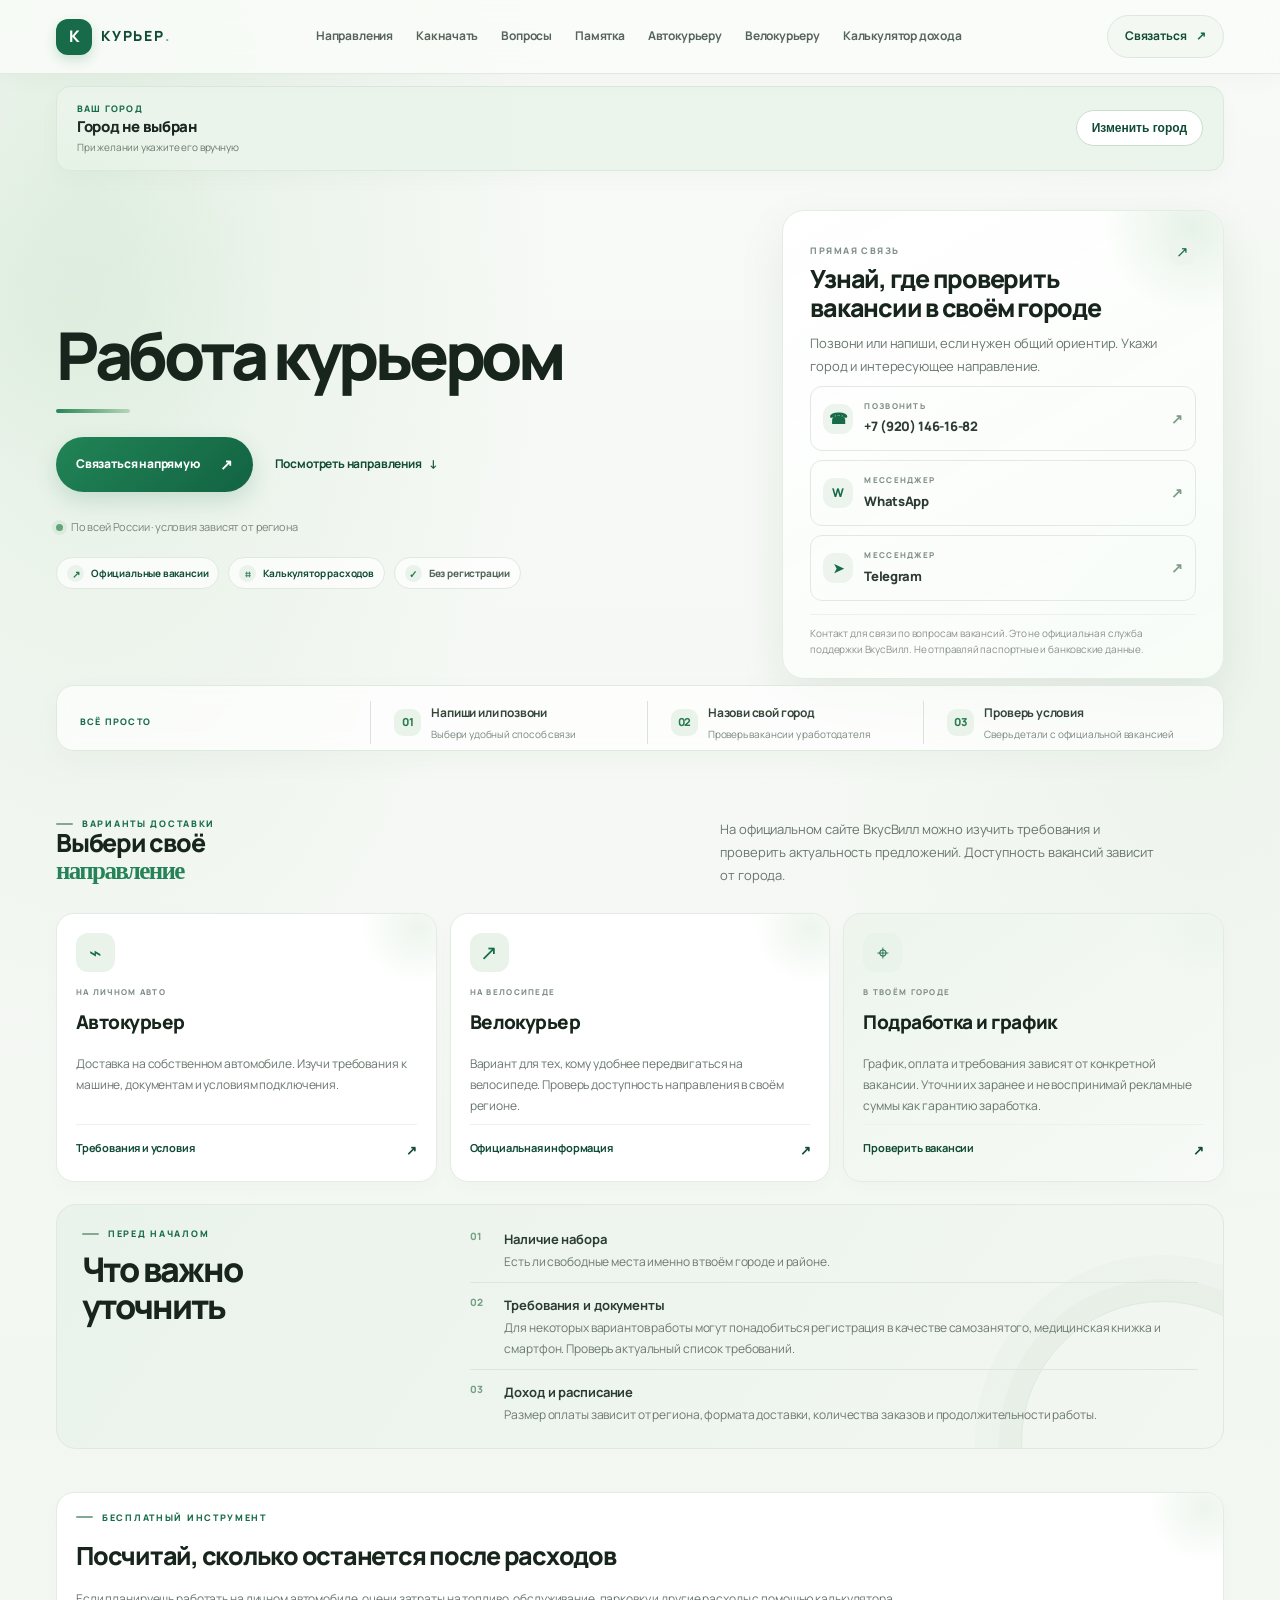
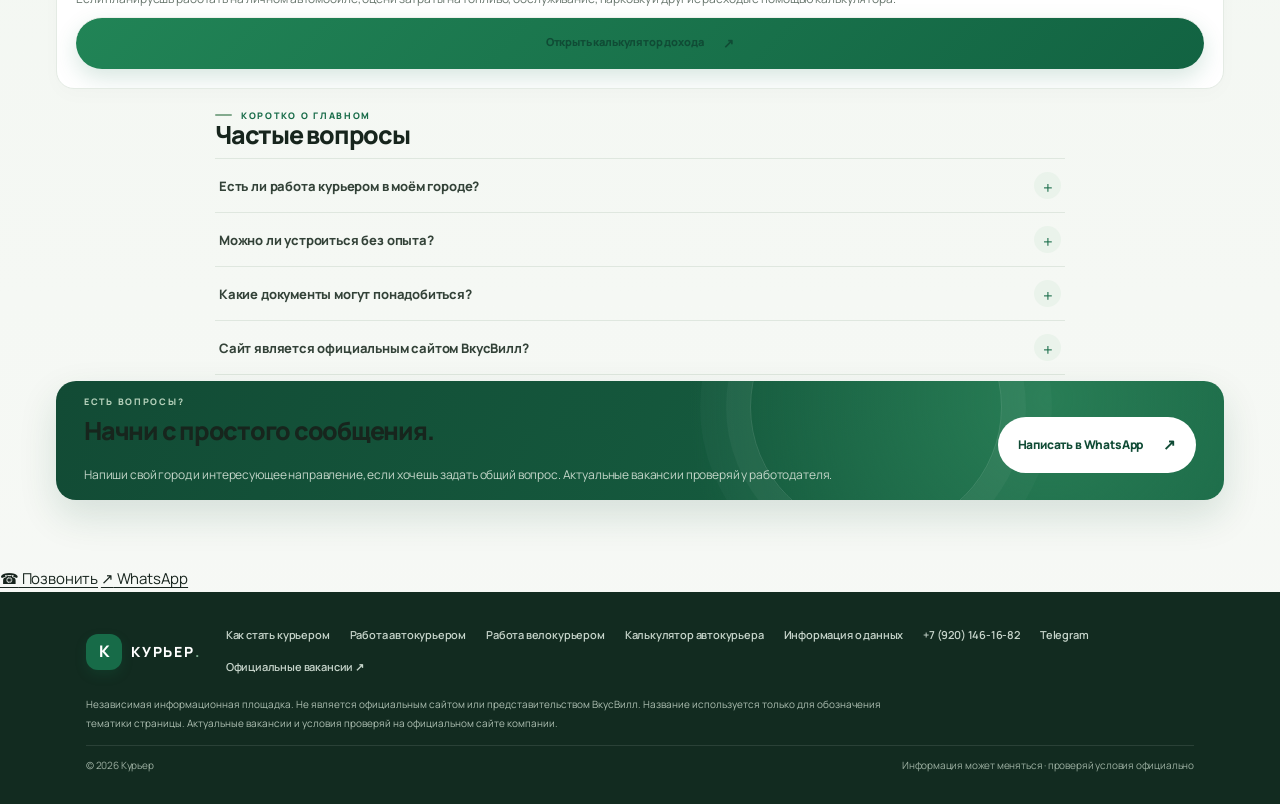
==== index.html @ 5cbb64bd "Add mobile quick contact dock" ====
<!doctype html>
<html lang="ru">
<head>
  <meta charset="utf-8">
  <meta name="viewport" content="width=device-width, initial-scale=1">
  <link rel="preconnect" href="https://fonts.googleapis.com">
  <link rel="preconnect" href="https://fonts.gstatic.com" crossorigin>
  <link href="https://fonts.googleapis.com/css2?family=Manrope:wght@400;500;600;700;800&display=swap" rel="stylesheet">
  <meta name="theme-color" content="#f7f8f5">
  <meta name="description" content="Информация о работе курьером во ВкусВилл: автокурьер на личном автомобиле, велокурьер, требования и официальные вакансии. Условия зависят от региона.">
  <meta name="keywords" content="работа курьером во ВкусВилл, вакансии курьера, автокурьер, курьер на своем автомобиле, велокурьер, работа курьером в своем городе, подработка курьером">
  <meta name="author" content="Независимая информационная площадка">
  <meta name="robots" content="index,follow">
  <link rel="canonical" href="https://76kovka76-hub.github.io/kurier-start/">
  <meta property="og:url" content="https://76kovka76-hub.github.io/kurier-start/">
  <meta name="twitter:card" content="summary">
  <meta name="twitter:title" content="Работа курьером во ВкусВилл — информация и официальные условия">
  <meta name="twitter:description" content="Направления доставки, требования и официальные вакансии. Условия зависят от региона.">
  <meta property="og:type" content="website">
  <meta property="og:locale" content="ru_RU">
  <meta property="og:title" content="Работа курьером во ВкусВилл — информация и официальные условия">
  <meta property="og:description" content="Узнайте о направлениях доставки, проверьте условия для своего города и свяжитесь напрямую.">
  <title>Работа курьером во ВкусВилл — автокурьер, велокурьер, условия</title>
  <link rel="icon" href="data:image/svg+xml,%3Csvg xmlns='http://www.w3.org/2000/svg' viewBox='0 0 64 64'%3E%3Crect width='64' height='64' rx='16' fill='%231c7650'/%3E%3Cpath d='M18 17h28v7H18zm0 12h21v7H18zm0 12h25v7H18z' fill='white'/%3E%3C/svg%3E">
  <link rel="stylesheet" href="styles.css">
  <script type="application/ld+json">
  {
    "@context": "https://schema.org",
    "@graph": [
      {
        "@type": "WebSite",
        "name": "Курьер — независимая справочная страница",
        "url": "https://76kovka76-hub.github.io/kurier-start/",
        "inLanguage": "ru-RU",
        "description": "Независимая информация о работе курьером, направлениях доставки и официальных вакансиях."
      },
      {
        "@type": "WebPage",
        "name": "Работа курьером во ВкусВилл",
        "url": "https://76kovka76-hub.github.io/kurier-start/",
        "isPartOf": {"@type": "WebSite", "url": "https://76kovka76-hub.github.io/kurier-start/"},
        "inLanguage": "ru-RU",
        "description": "Информация о работе автокурьером и велокурьером, требованиях и проверке вакансий по городам."
      },
      {
        "@type": "FAQPage",
        "mainEntity": [
          {
            "@type": "Question",
            "name": "Есть ли работа курьером в моём городе?",
            "acceptedAnswer": {"@type": "Answer", "text": "Наличие вакансий зависит от региона. Проверь предложения на официальном сайте и уточни, есть ли набор в твоём городе."}
          },
          {
            "@type": "Question",
            "name": "Можно ли устроиться без опыта?",
            "acceptedAnswer": {"@type": "Answer", "text": "Требования зависят от конкретного предложения. Изучи описание выбранной роли и уточни детали у официального партнёра."}
          },
          {
            "@type": "Question",
            "name": "Какие документы могут понадобиться?",
            "acceptedAnswer": {"@type": "Answer", "text": "Для некоторых партнёрских направлений могут потребоваться самозанятость, медицинская книжка и смартфон. Полный актуальный список проверяй на официальной странице."}
          },
          {
            "@type": "Question",
            "name": "Сайт является официальным сайтом ВкусВилл?",
            "acceptedAnswer": {"@type": "Answer", "text": "Нет. Это независимая информационная площадка. Официальные вакансии и условия опубликованы на сайте ВкусВилл."}
          }
        ]
      }
    ]
  }
  </script>
</head>
<body>
  <a class="skip-link" href="#top">Перейти к основному содержимому</a>
  <header class="site-header">
    <div class="header-inner">
      <a class="brand" href="#top" aria-label="Курьер — на главную" aria-current="page"><span class="brand-mark">К</span><span>КУРЬЕР<span class="brand-period">.</span></span></a>
      <nav class="main-nav" aria-label="Основная навигация">
        <a href="#directions">Направления</a><a href="#steps">Как начать</a><a href="#faq">Вопросы</a><a href="guide.html">Памятка</a><a href="auto.html">Автокурьеру</a><a href="bike.html">Велокурьеру</a><a href="calculator.html">Калькулятор дохода</a>
      </nav>
      <a class="header-contact" href="#contacts">Связаться <span>↗</span></a>
    </div>
  </header>

  <main id="top" class="page">
    <section class="hero">
      <div class="hero-copy">
        <h1>Работа курьером</h1>
        <div class="hero-actions">
          <a class="button button-primary" href="#contacts">Связаться напрямую <span>↗</span></a>
          <a class="text-link" href="#directions">Посмотреть направления <span>↓</span></a>
        </div>
        <div class="hero-note"><span class="status-dot"></span> По всей России · условия зависят от региона</div>
        <div class="hero-highlights" aria-label="Особенности сайта">
          <a href="https://vkusvill.ru/job/courier/" target="_blank" rel="noopener noreferrer"><span>↗</span> Официальные вакансии</a>
          <a href="calculator.html"><span>⌗</span> Калькулятор расходов</a>
          <span><span>✓</span> Без регистрации</span>
        </div>
      </div>

      <aside class="contact-panel" id="contacts">
        <div class="panel-top"><span class="panel-label">ПРЯМАЯ СВЯЗЬ</span><span class="panel-icon">↗</span></div>
        <h2>Узнай, где проверить<br>вакансии в своём городе</h2>
        <p>Позвони или напиши, если нужен общий ориентир. Укажи город и интересующее направление.</p>
        <a class="contact-action phone-action" href="tel:+79201461682"><span class="action-icon">☎</span><span><small>ПОЗВОНИТЬ</small><strong>+7 (920) 146-16-82</strong></span><b>↗</b></a>
        <a class="contact-action" href="https://wa.me/79201461682" target="_blank" rel="noopener noreferrer"><span class="action-icon whatsapp-icon">W</span><span><small>МЕССЕНДЖЕР</small><strong>WhatsApp</strong></span><b>↗</b></a>
        <a class="contact-action" href="https://t.me/daaaggg1" target="_blank" rel="noopener noreferrer"><span class="action-icon telegram-icon">➤</span><span><small>МЕССЕНДЖЕР</small><strong>Telegram</strong></span><b>↗</b></a>
        <div class="panel-foot">Контакт для связи по вопросам вакансий. Это не официальная служба поддержки ВкусВилл. Не отправляй паспортные и банковские данные.</div>
      </aside>
    </section>

    <section class="quick-facts" id="steps" aria-label="Как начать">
      <div class="section-kicker">ВСЁ ПРОСТО</div>
      <div class="fact"><span>01</span><div><strong>Напиши или позвони</strong><small>Выбери удобный способ связи</small></div></div>
      <div class="fact"><span>02</span><div><strong>Назови свой город</strong><small>Проверь вакансии у работодателя</small></div></div>
      <div class="fact"><span>03</span><div><strong>Проверь условия</strong><small>Сверь детали с официальной вакансией</small></div></div>
    </section>

    <section class="content-section" id="directions">
      <div class="section-heading">
        <div><div class="eyebrow"><span></span> ВАРИАНТЫ ДОСТАВКИ</div><h2>Выбери своё<br><em>направление</em></h2></div>
        <p>На официальном сайте ВкусВилл можно изучить требования и проверить актуальность предложений. Доступность вакансий зависит от города.</p>
      </div>
      <div class="direction-grid">
        <article class="direction-card">
          <div class="direction-symbol">⌁</div><div class="card-tag">НА ЛИЧНОМ АВТО</div>
          <h3>Автокурьер</h3>
          <p>Доставка на собственном автомобиле. Изучи требования к машине, документам и условиям подключения.</p>
          <a href="https://vkusvill.ru/job/voditel-kurer-na-svoem-avtomobile.html" target="_blank" rel="noopener noreferrer">Требования и условия <span>↗</span></a>
        </article>
        <article class="direction-card">
          <div class="direction-symbol">↗</div><div class="card-tag">НА ВЕЛОСИПЕДЕ</div>
          <h3>Велокурьер</h3>
          <p>Вариант для тех, кому удобнее передвигаться на велосипеде. Проверь доступность направления в своём регионе.</p>
          <a href="https://vkusvill.ru/job/courier/" target="_blank" rel="noopener noreferrer">Официальная информация <span>↗</span></a>
        </article>
        <article class="direction-card direction-card-soft">
          <div class="direction-symbol">⌖</div><div class="card-tag">В ТВОЁМ ГОРОДЕ</div>
          <h3>Подработка и график</h3>
          <p>График, оплата и требования зависят от конкретной вакансии. Уточни их заранее и не воспринимай рекламные суммы как гарантию заработка.</p>
          <a href="https://vkusvill.ru/job/courier/" target="_blank" rel="noopener noreferrer">Проверить вакансии <span>↗</span></a>
        </article>
      </div>
    </section>

    <section class="info-band">
      <div class="info-title"><div class="eyebrow"><span></span> ПЕРЕД НАЧАЛОМ</div><h2>Что важно<br>уточнить</h2></div>
      <div class="info-list">
        <div><span>01</span><p><strong>Наличие набора</strong><br>Есть ли свободные места именно в твоём городе и районе.</p></div>
        <div><span>02</span><p><strong>Требования и документы</strong><br>Для некоторых вариантов работы могут понадобиться регистрация в качестве самозанятого, медицинская книжка и смартфон. Проверь актуальный список требований.</p></div>
        <div><span>03</span><p><strong>Доход и расписание</strong><br>Размер оплаты зависит от региона, формата доставки, количества заказов и продолжительности работы.</p></div>
      </div>
    </section>

    <section class="content-section" aria-labelledby="calculator-promo">
      <div class="direction-card" style="min-height:0;display:block">
        <div class="eyebrow"><span></span> БЕСПЛАТНЫЙ ИНСТРУМЕНТ</div>
        <h2 id="calculator-promo" style="margin:10px 0 7px">Посчитай, сколько останется после расходов</h2>
        <p>Если планируешь работать на личном автомобиле, оцени затраты на топливо, обслуживание, парковку и другие расходы с помощью калькулятора.</p>
        <a class="button button-primary" href="calculator.html">Открыть калькулятор дохода <span>↗</span></a>
      </div>
    </section>

    <section class="faq-section" id="faq">
      <div class="eyebrow"><span></span> КОРОТКО О ГЛАВНОМ</div>
      <h2>Частые вопросы</h2>
      <div class="faq-list">
        <details><summary>Есть ли работа курьером в моём городе?</summary><p>Наличие набора зависит от региона. Проверь вакансии на официальном сайте и уточни доступность перед подключением.</p></details>
        <details><summary>Можно ли устроиться без опыта?</summary><p>Требования зависят от конкретного предложения. Изучи описание выбранной роли и уточни детали у официального партнёра.</p></details>
        <details><summary>Какие документы могут понадобиться?</summary><p>Для некоторых вариантов работы могут понадобиться статус самозанятого, медицинская книжка и смартфон. Актуальный перечень требований смотри в описании вакансии.</p></details>
        <details><summary>Сайт является официальным сайтом ВкусВилл?</summary><p>Нет. Это независимая информационная площадка. Контакты на странице ведут к независимому контактному лицу, а официальные вакансии и условия размещены на сайте ВкусВилл.</p></details>
      </div>
    </section>

    <section class="bottom-cta">
      <div><div class="eyebrow">ЕСТЬ ВОПРОСЫ?</div><h2>Начни с простого сообщения.</h2><p>Напиши свой город и интересующее направление, если хочешь задать общий вопрос. Актуальные вакансии проверяй у работодателя.</p></div>
      <a class="button button-light" href="https://wa.me/79201461682" target="_blank" rel="noopener noreferrer">Написать в WhatsApp <span>↗</span></a>
    </section>
  </main>

  <nav class="mobile-contact-dock" aria-label="Быстрая связь">
    <a class="mobile-dock-call" href="tel:+79201461682"><span aria-hidden="true">☎</span> Позвонить</a>
    <a class="mobile-dock-message" href="https://wa.me/79201461682" target="_blank" rel="noopener noreferrer"><span aria-hidden="true">↗</span> WhatsApp</a>
  </nav>

  <footer class="site-footer">
    <div class="footer-main">
      <a class="brand footer-brand" href="#top"><span class="brand-mark">К</span><span>КУРЬЕР<span class="brand-period">.</span></span></a>
      <div class="footer-links"><a href="guide.html">Как стать курьером</a><a href="auto.html">Работа автокурьером</a><a href="bike.html">Работа велокурьером</a><a href="calculator.html">Калькулятор автокурьера</a><a href="privacy.html">Информация о данных</a><a href="tel:+79201461682">+7 (920) 146-16-82</a><a href="https://t.me/daaaggg1" target="_blank" rel="noopener noreferrer">Telegram</a><a href="https://vkusvill.ru/job/courier/" target="_blank" rel="noopener noreferrer">Официальные вакансии ↗</a></div>
    </div>
    <p class="disclaimer">Независимая информационная площадка. Не является официальным сайтом или представительством ВкусВилл. Название используется только для обозначения тематики страницы. Актуальные вакансии и условия проверяй на официальном сайте компании.</p>
    <div class="footer-bottom"><span>© <span id="year"></span> Курьер</span><span>Информация может меняться · проверяй условия официально</span></div>
  </footer>
  <script>document.getElementById("year").textContent = new Date().getFullYear();</script>
  <script src="city.js?v=20261110c" defer></script>
</body>
</html>
---- styles.css ----
:root{--green:#1c7650;--green-dark:#14543b;--ink:#202a24;--muted:#6d786f;--line:#e5e9e3;--paper:#f7f8f5;--white:#fff;--soft:#edf3ed}
*{box-sizing:border-box}
html{scroll-behavior:smooth;scroll-padding-top:84px}
body{margin:0;background:var(--paper);color:var(--ink);font:15px/1.6 Manrope,Arial,Helvetica,sans-serif;-webkit-font-smoothing:antialiased}
a{color:inherit}
.site-header{height:68px;background:rgba(255,255,255,.94);border-bottom:1px solid var(--line);position:sticky;top:0;z-index:20;backdrop-filter:blur(12px)}
.header-inner{max-width:1160px;height:100%;padding:0 26px;margin:auto;display:flex;align-items:center;justify-content:space-between;gap:24px}
.brand{display:inline-flex;align-items:center;gap:9px;text-decoration:none;color:var(--green-dark);font-size:13px;font-weight:900;letter-spacing:1.4px;white-space:nowrap}
.brand-mark{width:30px;height:30px;border-radius:9px;background:var(--green);color:white;display:grid;place-items:center;font-size:16px;letter-spacing:0}
.brand-period{color:#79a88a}
.main-nav{display:flex;align-items:center;gap:27px}
.main-nav a,.header-contact{font-size:12px;font-weight:650;text-decoration:none;color:#56645b}
.main-nav a:hover,.footer-links a:hover{color:var(--green)}
.header-contact{padding:9px 14px;border:1px solid #dce7dd;border-radius:8px;color:var(--green-dark)}
.header-contact span{margin-left:8px;color:var(--green)}
.page{max-width:1160px;margin:auto;padding:0 26px}
.hero{padding:54px 0 42px;display:grid;grid-template-columns:minmax(0,1.2fr) minmax(310px,.8fr);align-items:center;gap:58px}
.eyebrow{display:flex;align-items:center;gap:9px;font-size:10px;line-height:1.3;font-weight:800;letter-spacing:1.45px;color:var(--green)}
.eyebrow>span{width:17px;height:2px;background:#83aa8e;border-radius:2px}
.hero h1{font-size:clamp(36px,4.6vw,57px);line-height:1.08;letter-spacing:-2.5px;font-weight:760;margin:19px 0 15px}
h1 em,h2 em{font-family:Georgia,serif;font-weight:400;color:var(--green);letter-spacing:-1.6px}
.hero-lead{max-width:570px;margin:0;color:var(--muted);font-size:15px;line-height:1.75}
.hero-actions{display:flex;align-items:center;gap:22px;flex-wrap:wrap;margin-top:24px}
.button{display:inline-flex;align-items:center;justify-content:center;gap:20px;padding:12px 17px;border-radius:9px;text-decoration:none;font-size:12px;font-weight:750;transition:transform .18s,background .18s}
.button:hover{transform:translateY(-1px)}
.button-primary{background:var(--green);color:white;box-shadow:0 5px 14px #1c76501c}
.button-primary:hover{background:var(--green-dark)}
.button span{font-size:15px}
.text-link{font-size:12px;color:var(--green-dark);font-weight:700;text-decoration:none}
.text-link span{margin-left:6px}
.hero-note{display:flex;align-items:center;gap:8px;margin-top:25px;color:#7a857d;font-size:11px}
.status-dot{width:7px;height:7px;background:#63a47b;border-radius:50%;box-shadow:0 0 0 4px #63a47b1c}
.contact-panel{background:var(--white);border:1px solid #e8ece7;border-radius:16px;padding:22px 23px 18px;box-shadow:0 12px 35px #1c38200a}
.panel-top{display:flex;justify-content:space-between;align-items:center}
.panel-label,.contact-action small,.card-tag{font-size:9px;letter-spacing:1.15px;font-weight:800;color:#819087}
.panel-icon{display:grid;place-items:center;width:27px;height:27px;background:var(--soft);border-radius:8px;color:var(--green);font-size:15px}
.contact-panel h2{font-size:24px;line-height:1.15;letter-spacing:-.7px;margin:13px 0 7px}
.contact-panel>p{font-size:12px;color:var(--muted);margin:0 0 15px}
.contact-action{display:flex;align-items:center;gap:11px;padding:10px 11px;margin-top:7px;border:1px solid var(--line);border-radius:9px;text-decoration:none;transition:border-color .18s,background .18s}
.contact-action:hover{border-color:#a9c5ae;background:#fbfdfb}
.action-icon{width:30px;height:30px;display:grid;place-items:center;border-radius:8px;background:#edf4ee;color:var(--green);font-size:15px;font-weight:800}
.whatsapp-icon{font-size:12px}.telegram-icon{font-size:13px}
.contact-action>span:nth-child(2){display:grid;gap:1px;flex:1}
.contact-action small{font-size:8px}
.contact-action strong{font-size:12px;color:#2d3b32}
.contact-action>b{font-size:14px;color:#7e9c85}
.panel-foot{border-top:1px solid #edf0eb;margin-top:13px;padding-top:11px;font-size:9px;line-height:1.55;color:#89938b}
.quick-facts{display:grid;grid-template-columns:repeat(4,1fr);align-items:center;background:#edf3ed;border:1px solid #e5ece4;border-radius:12px;padding:15px 20px;margin:0 0 62px}
.section-kicker{font-size:9px;font-weight:850;letter-spacing:1.2px;color:var(--green)}
.fact{display:flex;align-items:center;gap:10px;padding-left:18px;border-left:1px solid #d9e3d9}
.fact>span,.info-list>div>span{font-size:10px;font-weight:850;color:#75a184}
.fact div{display:grid;gap:1px}
.fact strong{font-size:11px;color:#34463a}
.fact small{font-size:9px;color:#7a877e}
.content-section{padding:0 0 58px}
.section-heading{display:grid;grid-template-columns:1fr .8fr;align-items:end;gap:35px;margin-bottom:21px}
.section-heading h2,.info-title h2,.faq-section h2{font-size:35px;line-height:1.1;letter-spacing:-1.5px;margin:11px 0 0}
.section-heading>p{max-width:440px;margin:0 0 3px;color:var(--muted);font-size:12px;line-height:1.75}
.direction-grid{display:grid;grid-template-columns:repeat(3,minmax(0,1fr));gap:13px}
.direction-card{min-height:220px;background:white;border:1px solid var(--line);border-radius:12px;padding:18px 19px;display:flex;flex-direction:column;align-items:flex-start}
.direction-card-soft{background:#f0f5ef}
.direction-symbol{width:31px;height:31px;display:grid;place-items:center;border-radius:9px;background:#edf4ee;color:var(--green);font-size:19px;margin-bottom:13px}
.card-tag{font-size:8px}
.direction-card h3{font-size:17px;letter-spacing:-.4px;margin:5px 0}
.direction-card p{font-size:11px;line-height:1.65;color:var(--muted);margin:0 0 15px}
.direction-card>a{margin-top:auto;padding-top:10px;border-top:1px solid #edf0eb;width:100%;font-size:10px;font-weight:800;color:var(--green-dark);text-decoration:none}
.direction-card>a span{float:right;font-size:13px}
.info-band{display:grid;grid-template-columns:.65fr 1.35fr;gap:45px;padding:29px 30px;background:#edf3ed;border:1px solid #e4ebe3;border-radius:14px;margin:0 0 58px}
.info-title h2{font-size:30px}
.info-list{display:grid;gap:12px}
.info-list>div{display:grid;grid-template-columns:25px 1fr;gap:9px;padding-bottom:11px;border-bottom:1px solid #dce6dc}
.info-list>div:last-child{padding:0;border:0}
.info-list p{font-size:11px;line-height:1.6;color:#6c796f;margin:0}
.info-list strong{color:#2b3d31;font-size:12px}
.faq-section{max-width:780px;margin:0 auto;padding:0 0 56px}
.faq-section h2{margin-bottom:17px}
.faq-list{border-top:1px solid var(--line)}
.faq-list details{border-bottom:1px solid var(--line);padding:13px 2px}
.faq-list summary{display:flex;align-items:center;justify-content:space-between;gap:15px;cursor:pointer;list-style:none;font-size:12px;font-weight:750;color:#334238}
.faq-list summary::-webkit-details-marker{display:none}
.faq-list summary:after{content:"+";font-size:18px;font-weight:400;color:var(--green)}
.faq-list details[open] summary:after{content:"−"}
.faq-list details p{max-width:680px;margin:9px 0 2px;color:var(--muted);font-size:11px;line-height:1.7}
.bottom-cta{display:flex;justify-content:space-between;align-items:center;gap:25px;background:var(--green-dark);color:white;border-radius:14px;padding:23px 27px;margin-bottom:40px}
.bottom-cta .eyebrow{color:#b5d1bb;font-size:9px}
.bottom-cta h2{font-size:21px;letter-spacing:-.5px;margin:7px 0 2px}
.bottom-cta p{font-size:11px;color:#c4d6c9;margin:0}
.button-light{background:white;color:var(--green-dark);white-space:nowrap}
.button-light:hover{background:#eff5ef}
.site-footer{background:#172f24;color:#dce8df;padding:25px max(26px,calc((100% - 1108px)/2))}
.footer-main{display:flex;justify-content:space-between;align-items:center;gap:25px}
.footer-brand{color:white}
.footer-links{display:flex;gap:17px;flex-wrap:wrap}
.footer-links a{font-size:10px;color:#c6d4ca;text-decoration:none}
.disclaimer{max-width:820px;color:#aebfb2;font-size:9px;line-height:1.65;margin:18px 0 13px}
.footer-bottom{display:flex;justify-content:space-between;gap:15px;border-top:1px solid #ffffff1a;padding-top:11px;color:#9db0a2;font-size:9px}
@media(max-width:800px){.hero{gap:30px;grid-template-columns:1fr  .85fr}.main-nav{gap:15px}.main-nav a{font-size:11px}.quick-facts{grid-template-columns:repeat(2,1fr);gap:13px}.section-kicker{grid-column:1/-1}.fact{border:0;padding:0}.info-band{gap:25px}.footer-main{align-items:flex-start;flex-direction:column}}
@media(max-width:620px){.site-header{height:60px}.header-inner{padding:0 17px}.main-nav{display:none}.header-contact{padding:8px 11px}.page{padding:0 17px}.hero{padding:35px 0 27px;grid-template-columns:1fr;gap:24px}.hero h1{font-size:39px;letter-spacing:-1.8px}.hero-lead{font-size:13px}.hero-actions{gap:14px;margin-top:19px}.button{padding:11px 13px}.hero-note{margin-top:18px}.contact-panel{padding:18px}.contact-panel h2{font-size:22px}.quick-facts{margin-bottom:42px;padding:14px;gap:13px 10px}.fact{gap:7px}.fact strong{font-size:10px}.fact small{font-size:8px}.section-kicker{font-size:8px}.content-section{padding-bottom:39px}.section-heading{grid-template-columns:1fr;gap:10px;margin-bottom:15px}.section-heading h2,.faq-section h2{font-size:30px}.section-heading>p{font-size:11px}.direction-grid{grid-template-columns:1fr;gap:9px}.direction-card{min-height:0;padding:15px}.direction-symbol{margin-bottom:9px}.direction-card p{margin-bottom:12px}.direction-card>a{margin-top:2px}.info-band{grid-template-columns:1fr;gap:16px;padding:20px 17px;margin-bottom:40px}.info-title h2{font-size:27px}.info-list{gap:10px}.faq-section{padding-bottom:38px}.bottom-cta{align-items:flex-start;flex-direction:column;padding:20px;margin-bottom:28px}.bottom-cta h2{font-size:19px}.site-footer{padding:22px 18px}.footer-links{gap:10px 15px}.footer-bottom{flex-direction:column;gap:4px}}
@media(prefers-reduced-motion:reduce){html{scroll-behavior:auto}*,*:before,*:after{transition:none!important}}

.city-bar{max-width:1108px;margin:12px auto 0;padding:12px 18px;background:#edf3ed;border:1px solid #dce8dc;border-radius:12px;display:flex;align-items:center;gap:16px;flex-wrap:wrap}
.city-bar-copy{display:grid;gap:1px;min-width:0;flex:1}.city-bar-label{font-size:9px;font-weight:800;letter-spacing:1.2px;color:var(--green)}
.city-bar-copy strong{font-size:15px;line-height:1.35;overflow-wrap:anywhere}.city-bar-copy small{font-size:10px;color:var(--muted)}
.city-change,.city-edit button{border:1px solid #cbdccf;background:#fff;color:var(--green-dark);border-radius:8px;padding:8px 12px;font:600 12px Arial,sans-serif;cursor:pointer}
.city-edit{width:100%;display:flex;align-items:center;gap:8px;flex-wrap:wrap}.city-edit[hidden]{display:none}
.city-edit label{font-size:12px;font-weight:700}.city-edit input{min-width:180px;flex:1;padding:9px 10px;border:1px solid #d6e0d7;border-radius:7px;font:inherit}
@media(max-width:620px){.city-bar{margin:9px 12px 0;padding:11px 12px;gap:8px}.city-change{padding:8px 10px}.city-edit{align-items:stretch}.city-edit label{width:100%}}

.city-personal{max-width:1108px;margin:10px auto 0;padding:13px 18px;border-left:3px solid var(--green);background:#fff;border-radius:0 10px 10px 0}
.city-personal strong{display:block;color:var(--green-dark);font-size:13px}
.city-personal p{margin:3px 0 6px;color:var(--muted);font-size:11px;line-height:1.6}
.city-personal a{font-size:11px;font-weight:750;color:var(--green);text-decoration:none}
@media(max-width:620px){.city-personal{margin:8px 12px 0;padding:11px 12px}}

/* Modern visual refresh */
:root{
 --green:#16734d;--green-dark:#104b35;--ink:#17251d;--muted:#68776d;
 --line:#e4ebe4;--paper:#f5f8f4;--white:#fff;--soft:#eaf3eb;
 --shadow:0 18px 48px rgba(22,58,35,.08);
}
body{background:radial-gradient(ellipse at 12% 0%,#eaf3e9 0,transparent 34%),linear-gradient(180deg,#f8faf7 0%,#f2f6f1 100%);color:var(--ink);font-family:Inter,-apple-system,BlinkMacSystemFont,"Segoe UI",Arial,sans-serif}
.site-header{height:74px;background:rgba(250,252,249,.86);border-bottom:1px solid rgba(219,230,219,.8);box-shadow:0 4px 24px rgba(27,55,34,.035)}
.header-inner{max-width:1220px}
.brand{font-size:14px;letter-spacing:1.55px}
.brand-mark{width:36px;height:36px;border-radius:12px;box-shadow:0 5px 12px #16734d30}
.main-nav{gap:clamp(12px,1.8vw,25px)}
.main-nav a,.header-contact{font-size:12px;transition:color .2s,border-color .2s,background .2s}
.main-nav a:hover{color:var(--green)}
.header-contact{border-radius:999px;padding:10px 17px;background:#f3f8f3}
.header-contact:hover{background:#e7f1e8;border-color:#b8d1bd}
.page{max-width:1220px}
.hero{padding:76px 0 56px;gap:clamp(34px,5vw,72px)}
.eyebrow{font-size:10px;letter-spacing:1.65px}
.hero h1{font-size:clamp(42px,5.2vw,66px);line-height:1.04;letter-spacing:-3.2px;margin:22px 0 18px}
h1 em,h2 em{color:#258357}
.hero-lead{font-size:16px;line-height:1.8;max-width:600px}
.button{border-radius:999px;padding:14px 20px;font-size:12px}
.button-primary{background:linear-gradient(135deg,#218456,#126342);box-shadow:0 9px 22px #16734d2b}
.button-primary:hover{background:linear-gradient(135deg,#176f49,#104b35);box-shadow:0 12px 26px #16734d35}
.text-link{padding:8px 0}
.contact-panel{border:1px solid #e4ece4;border-radius:22px;padding:27px 27px 21px;box-shadow:var(--shadow);background:rgba(255,255,255,.92)}
.panel-icon,.action-icon{border-radius:11px}
.contact-panel h2{font-size:27px;letter-spacing:-1px}
.contact-panel>p{font-size:13px;line-height:1.7}
.contact-action{border-radius:12px;padding:12px;margin-top:9px}
.contact-action:hover{transform:translateY(-1px);box-shadow:0 6px 18px #183d2410}
.contact-action strong{font-size:13px}
.panel-foot{font-size:10px}
.quick-facts{background:linear-gradient(115deg,#edf5ed,#e8f1e9);border:1px solid #dfeade;border-radius:18px;padding:19px 23px;margin-bottom:76px;box-shadow:0 10px 30px #173a2008}
.fact{padding-left:23px}
.fact>span{font-size:11px}
.fact strong{font-size:12px}
.fact small{font-size:10px}
.content-section{padding-bottom:72px}
.section-heading{margin-bottom:27px}
.section-heading h2,.info-title h2,.faq-section h2{font-size:clamp(31px,3.2vw,41px);letter-spacing:-1.9px}
.section-heading>p{font-size:13px}
.direction-grid{gap:17px}
.direction-card{border:1px solid #e4ebe4;border-radius:18px;padding:23px;min-height:240px;box-shadow:0 6px 20px #173a2005;transition:transform .22s,box-shadow .22s,border-color .22s}
.direction-card:hover{transform:translateY(-4px);box-shadow:0 16px 36px #173a2012;border-color:#cbdccb}
.direction-card-soft{background:linear-gradient(145deg,#edf5ed,#f7faf6)}
.direction-symbol{width:39px;height:39px;border-radius:12px;background:#e9f3e9;font-size:21px}
.direction-card h3{font-size:19px;letter-spacing:-.55px}
.direction-card p{font-size:12px;line-height:1.75}
.direction-card>a{font-size:11px;padding-top:13px}
.info-band{border-radius:20px;padding:36px 38px;background:linear-gradient(125deg,#eaf3eb,#f2f7f1);border:1px solid #dfe9df;gap:54px;margin-bottom:74px}
.info-title h2{font-size:34px}
.info-list{gap:15px}
.info-list>div{padding-bottom:14px}
.info-list p{font-size:12px;line-height:1.75}
.info-list strong{font-size:13px}
.faq-section{max-width:850px;padding-bottom:70px}
.faq-list{border-top-color:#dfe7df}
.faq-list details{padding:17px 4px;border-bottom-color:#dfe7df}
.faq-list summary{font-size:13px}
.faq-list details p{font-size:12px;line-height:1.8}
.bottom-cta{border-radius:20px;padding:30px 34px;margin-bottom:52px;background:radial-gradient(circle at 85% 15%,#287d55 0,transparent 36%),linear-gradient(115deg,#124b35,#176343);box-shadow:0 16px 38px #104b3524}
.bottom-cta h2{font-size:24px}
.bottom-cta p{font-size:12px}
.button-light{border-radius:999px;padding:14px 20px}
.site-footer{padding-top:34px;padding-bottom:30px;background:#122b20}
.footer-links{gap:13px 20px}
.footer-links a{font-size:11px}
.disclaimer{font-size:10px;line-height:1.8}
.footer-bottom{font-size:10px}
.city-bar,.city-personal{max-width:1168px;box-shadow:0 8px 22px #173a2007}
.city-bar{border-radius:14px;background:rgba(235,245,235,.92);padding:14px 20px}
.city-personal{border:1px solid #e3ebe2;border-left:4px solid var(--green);border-radius:14px;background:rgba(255,255,255,.9);padding:15px 20px}
.city-personal p{font-size:12px;line-height:1.7}
.city-personal a{font-size:12px}
.city-change,.city-edit button{border-radius:999px;padding:10px 15px;transition:background .2s}
.city-change:hover,.city-edit button:hover{background:#edf5ed}
input,select,textarea{border-radius:10px}
@media(max-width:800px){
 .hero{padding:55px 0 42px}
 .quick-facts{margin-bottom:55px}
 .info-band{padding:27px;gap:28px}
}
@media(max-width:620px){
 .site-header{height:62px}
 .brand-mark{width:33px;height:33px}
 .hero{padding:39px 0 30px;gap:25px}
 .hero h1{font-size:clamp(38px,10vw,46px);letter-spacing:-2.2px;line-height:1.06}
 .hero-lead{font-size:14px;line-height:1.75}
 .contact-panel{border-radius:18px;padding:20px}
 .quick-facts{border-radius:15px;padding:15px;margin-bottom:48px}
 .section-heading h2,.faq-section h2{font-size:32px}
 .direction-grid{gap:11px}
 .direction-card{border-radius:15px;padding:18px}
 .info-band{border-radius:17px;padding:22px 19px;gap:17px;margin-bottom:48px}
 .faq-section{padding-bottom:48px}
 .faq-list details{padding:15px 2px}
 .bottom-cta{border-radius:17px;padding:22px;margin-bottom:32px}
 .bottom-cta h2{font-size:21px}
 .city-bar,.city-personal{border-radius:12px}
}
@media(hover:none){.direction-card:hover,.contact-action:hover{transform:none}}


/* Typography and editorial polish */

:root{
 --green:#176b48;
 --green-dark:#104b35;
 --ink:#18251e;
 --muted:#68766d;
 --line:#e2e9e2;
 --paper:#f6f8f5;
 --soft:#edf4ed;
}
html{font-family:"Manrope",sans-serif}
body{font-family:"Manrope",sans-serif;font-size:15px;line-height:1.72;letter-spacing:-.012em}
button,input,select,textarea{font:inherit}
h1,h2,h3,h4,strong,b{font-family:"Manrope",sans-serif}
h1,h2,h3{color:#17251d;font-weight:800}
h1{letter-spacing:-.055em}
h2{letter-spacing:-.045em}
h3{letter-spacing:-.035em}
p{letter-spacing:-.012em}
a{ text-underline-offset:3px;text-decoration-thickness:1px}
::selection{background:#cfe5d3;color:#104b35}
.hero h1{font-weight:800;letter-spacing:-.065em;line-height:1.015}
.hero h1 em,h1 em,h2 em{font-style:normal;font-weight:600;letter-spacing:-.065em}
.eyebrow{font-size:9px;letter-spacing:.19em;font-weight:800}
.hero-lead{font-size:15px;line-height:1.85;letter-spacing:-.018em}
.section-heading h2,.faq-section h2,.info-title h2{font-weight:800;letter-spacing:-.06em;line-height:1.08}
.direction-card h3{font-weight:800}
.direction-card p,.info-list p,.faq-list details p{letter-spacing:-.01em}
.button{font-family:"Manrope",sans-serif;font-weight:800;letter-spacing:-.015em}
.contact-action strong{font-weight:800;letter-spacing:-.025em}
.panel-label,.contact-action small,.card-tag{letter-spacing:.16em}
.main-nav a,.header-contact{font-weight:700;letter-spacing:-.015em}
.brand{font-weight:800;letter-spacing:.13em}
.site-footer{font-size:13px}
.footer-links a{font-weight:600}
.disclaimer{letter-spacing:0;line-height:1.85}
.city-bar-copy strong,.city-personal strong{font-weight:800;letter-spacing:-.025em}
/* Article pages */
.page>h1{font-weight:800;letter-spacing:-.06em;line-height:1.08}
.page>h1 em{font-style:normal;color:var(--green);font-weight:600}
.page>.hero-lead{max-width:760px;margin-top:16px;margin-bottom:25px}
.page>.direction-card{background:rgba(255,255,255,.94);border-radius:18px;padding:25px 27px;box-shadow:0 7px 24px rgba(23,58,35,.045);border-color:#e4ebe4}
.page>.direction-card h2{font-size:21px;font-weight:800;letter-spacing:-.045em;line-height:1.25}
.page>.direction-card p{font-size:14px;line-height:1.85;color:#58675d}
.page>section:not(.direction-card):not(.info-band){font-size:14px;line-height:1.85}
.page>section:not(.direction-card):not(.info-band) h2{font-size:25px;letter-spacing:-.05em}
.page a:not(.button){color:var(--green-dark);font-weight:700}
.page a:not(.button):hover{text-decoration-thickness:2px}
.calc-card{border:1px solid #e3ebe3!important;border-radius:20px!important;padding:26px!important;box-shadow:0 12px 34px rgba(23,58,35,.06)}
.calc-field label{font-family:"Manrope",sans-serif;font-weight:800;letter-spacing:-.02em}
.calc-field input{font-family:"Manrope",sans-serif;border-radius:11px!important;padding:13px!important;background:#fbfdfb!important}
.calc-field input:focus{outline:3px solid #d8eadb;border-color:#8bb997}
.calc-field input[aria-invalid="true"]{border-color:#b64235;background:#fff8f6}
.calc-result{border-radius:16px!important;background:linear-gradient(135deg,#eaf4eb,#f4f8f3)!important}
.calc-note{line-height:1.75}
@media(max-width:620px){
 body{font-size:14px;line-height:1.7}
 .hero h1{letter-spacing:-.06em}
 .page>.direction-card{padding:19px 18px}
 .page>.direction-card h2{font-size:19px}
 .page>.direction-card p{font-size:13px}
 .calc-card{padding:18px!important}
}
@media(prefers-reduced-motion:no-preference){
 .button,.header-contact,.direction-card,.contact-action{transition:transform .2s ease,box-shadow .2s ease,background .2s ease,border-color .2s ease}
}


/* Mobile navigation and keyboard accessibility */
@media(max-width:620px){
 .site-header{height:auto;min-height:62px}
 .header-inner{height:auto;min-height:62px;flex-wrap:wrap;row-gap:7px;padding-top:9px;padding-bottom:8px}
 .main-nav{display:flex;order:3;width:100%;min-width:0;gap:18px;overflow-x:auto;overflow-y:hidden;padding:2px 0 4px;scrollbar-width:none;-webkit-overflow-scrolling:touch}
 .main-nav::-webkit-scrollbar{display:none}
 .main-nav a{flex:0 0 auto;white-space:nowrap;font-size:11px;padding:3px 0}
 .header-contact{margin-left:auto}
}
:where(a,button,input,select,textarea,summary):focus-visible{
 outline:3px solid #8dbb99;
 outline-offset:3px;
 border-radius:5px;
}

/* Keyboard accessibility: bypass repeated navigation. */
.skip-link{position:fixed;left:16px;top:10px;z-index:1000;padding:11px 15px;background:#14543b;color:#fff;border-radius:8px;font-weight:750;text-decoration:none;transform:translateY(-160%);transition:transform .18s ease}
.skip-link:focus{transform:translateY(0);outline:3px solid #f0c75e;outline-offset:3px}
#main-content,#top{scroll-margin-top:88px}


/* Compact layout: reduce excessive vertical gaps between content blocks. */
.page{padding-top:24px!important;padding-bottom:34px!important}
.page>.hero-lead{margin-top:10px!important;margin-bottom:16px!important}
.page>section.direction-card{margin:12px 0!important;padding:19px 21px!important}
.page>section.info-band{margin-top:16px!important;margin-bottom:28px!important;padding:23px 25px!important}
.page>section:not(.direction-card):not(.info-band){padding-top:15px!important;padding-bottom:6px!important}
.page>section:not(.direction-card):not(.info-band) h2{margin:0 0 10px}
.page>section:not(.direction-card):not(.info-band) p{margin:8px 0}
.page>.calc-card{padding:21px!important}
.page>.calc-card .calc-result{margin-top:16px}
.quick-facts{margin-bottom:44px}
.content-section{padding-bottom:48px}
.section-heading{margin-bottom:19px}
.direction-grid{gap:13px}
.direction-card{padding:19px;min-height:215px}
.info-band{padding:25px 28px;gap:38px;margin-bottom:42px}
.info-list{gap:11px}
.info-list>div{padding-bottom:10px}
.faq-section{padding-bottom:42px}
.faq-list details{padding:13px 4px}
.bottom-cta{padding:24px 28px;margin-bottom:32px}
@media(max-width:800px){
 .hero{padding:42px 0 32px}
 .quick-facts{margin-bottom:38px}
 .info-band{padding:22px;gap:22px;margin-bottom:34px}
}
@media(max-width:620px){
 .page{padding-top:20px!important;padding-bottom:25px!important}
 .page>.hero-lead{margin-top:8px!important;margin-bottom:13px!important}
 .page>section.direction-card{margin:9px 0!important;padding:15px 16px!important}
 .page>section.info-band{margin-top:12px!important;margin-bottom:22px!important;padding:17px 15px!important}
 .page>section:not(.direction-card):not(.info-band){padding-top:10px!important;padding-bottom:3px!important}
 .page>.calc-card{padding:16px!important}
 .hero{padding:29px 0 22px;gap:19px}
 .hero-actions{margin-top:15px}
 .hero-note{margin-top:13px}
 .quick-facts{margin-bottom:29px;padding:12px;gap:10px}
 .content-section{padding-bottom:29px}
 .section-heading{gap:7px;margin-bottom:12px}
 .direction-grid{gap:8px}
 .direction-card{padding:14px}
 .info-band{padding:17px 15px;gap:13px;margin-bottom:26px}
 .info-list{gap:8px}
 .info-list>div{padding-bottom:8px}
 .faq-section{padding-bottom:27px}
 .faq-list details{padding:11px 2px}
 .bottom-cta{padding:18px;margin-bottom:23px}
}


/* Mobile navigation: make horizontal overflow discoverable and anchor targets visible. */
@media(max-width:620px){
 html{scroll-padding-top:122px}
 .main-nav{
  scrollbar-width:thin;
  scrollbar-color:#a8c5ad transparent;
  scroll-snap-type:x proximity;
  padding-bottom:7px;
 }
 .main-nav::-webkit-scrollbar{display:block;height:3px}
 .main-nav::-webkit-scrollbar-track{background:transparent}
 .main-nav::-webkit-scrollbar-thumb{background:#a8c5ad;border-radius:8px}
 .main-nav a{scroll-snap-align:start}
}
@media(prefers-reduced-motion:reduce){
 html{scroll-behavior:auto}
 .skip-link{transition:none}
 .main-nav{scroll-behavior:auto}
}


/* Visual finish: calmer depth, clearer hierarchy and more tactile cards. */
body{
 background:
  radial-gradient(ellipse at 7% 8%,rgba(205,229,207,.48),transparent 29rem),
  radial-gradient(ellipse at 94% 28%,rgba(225,239,224,.42),transparent 25rem),
  linear-gradient(180deg,#f8faf7 0%,#f3f7f2 58%,#f7f9f6 100%);
}
.hero{position:relative;isolation:isolate}
.hero:before{
 content:"";position:absolute;z-index:-1;pointer-events:none;
 width:390px;height:390px;left:-175px;top:-85px;border-radius:50%;
 background:radial-gradient(circle,rgba(205,229,207,.34),rgba(205,229,207,0) 70%);
}
.hero-copy{position:relative}
.hero h1{max-width:680px;text-wrap:balance}
.hero h1:after{
 content:"";display:block;width:74px;height:4px;margin-top:20px;
 border-radius:9px;background:linear-gradient(90deg,#278657,#b6d6b9);
}
.contact-panel{
 position:relative;overflow:hidden;
 background:linear-gradient(150deg,rgba(255,255,255,.98),rgba(248,252,248,.96));
}
.contact-panel:before{
 content:"";position:absolute;right:-54px;top:-68px;width:170px;height:170px;
 border-radius:50%;background:radial-gradient(circle,#e6f2e7 0%,rgba(230,242,231,0) 72%);
 pointer-events:none;
}
.panel-top,.contact-panel h2,.contact-panel>p,.contact-action,.panel-foot{position:relative}
.quick-facts{
 grid-template-columns:1.05fr repeat(3,1fr);
 background:rgba(255,255,255,.72);
 backdrop-filter:blur(8px);
}
.section-kicker{padding-right:12px}
.fact{min-height:43px}
.fact>span{
 display:grid;place-items:center;width:27px;height:27px;flex:0 0 27px;
 border-radius:9px;background:#e9f3e9;color:#287a50;
}
.direction-card{position:relative;overflow:hidden}
.direction-card:after{
 content:"";position:absolute;right:-38px;top:-42px;width:112px;height:112px;
 border-radius:50%;background:radial-gradient(circle,#edf5ed 0%,rgba(237,245,237,0) 72%);
 pointer-events:none;
}
.direction-card>*{position:relative;z-index:1}
.direction-card>a{transition:padding .2s,color .2s}
.direction-card>a:hover{padding-left:4px;color:#16734d}
.info-band{position:relative;overflow:hidden}
.info-band:after{
 content:"";position:absolute;right:-80px;bottom:-135px;width:280px;height:280px;
 border:1px solid rgba(80,139,92,.12);border-radius:50%;
 box-shadow:0 0 0 22px rgba(80,139,92,.035),0 0 0 46px rgba(80,139,92,.025);
 pointer-events:none;
}
.info-title,.info-list{position:relative;z-index:1}
.faq-list details[open]{padding-left:12px;padding-right:12px;background:rgba(255,255,255,.62);border-radius:10px}
.faq-list summary:after{display:grid;place-items:center;width:27px;height:27px;flex:0 0 27px;border-radius:50%;background:#eaf3eb;font-size:17px}
.bottom-cta{position:relative;overflow:hidden}
.bottom-cta:after{
 content:"";position:absolute;right:19%;top:-100px;width:250px;height:250px;
 border:1px solid rgba(255,255,255,.13);border-radius:50%;
 box-shadow:0 0 0 24px rgba(255,255,255,.035),0 0 0 50px rgba(255,255,255,.025);
 pointer-events:none;
}
.bottom-cta>div,.bottom-cta>a{position:relative;z-index:1}
@media(max-width:800px){
 .quick-facts{grid-template-columns:repeat(3,minmax(0,1fr))}
 .quick-facts .section-kicker{grid-column:1/-1}
}
@media(max-width:620px){
 .hero:before{width:260px;height:260px;left:-145px;top:-60px}
 .hero h1:after{width:55px;height:3px;margin-top:14px}
 .quick-facts{grid-template-columns:1fr 1fr;gap:12px 9px}
 .quick-facts .section-kicker{grid-column:1/-1}
 .fact{align-items:flex-start;min-height:38px}
 .fact>span{width:24px;height:24px;flex-basis:24px}
 .direction-card:after{width:85px;height:85px;right:-30px;top:-30px}
 .bottom-cta:after{right:-90px;top:-110px}
}
@media(prefers-reduced-motion:reduce){
 .direction-card>a{transition:none}
}


/* Shared editorial layout for guides, calculator, privacy and error pages. */
main.page[style*="max-width:850px"]{
 position:relative;
}
main.page[style*="max-width:850px"]>.eyebrow{
 display:inline-flex;align-items:center;gap:9px;
 padding:8px 12px;border:1px solid #dce9dc;border-radius:999px;
 background:rgba(255,255,255,.72);color:#347b52;
}
main.page[style*="max-width:850px"]>h1{
 max-width:780px;margin-top:17px!important;
 font-size:clamp(35px,5vw,53px)!important;
 line-height:1.08!important;letter-spacing:-.065em!important;
 text-wrap:balance;
}
main.page[style*="max-width:850px"]>h1 em{
 display:inline;color:#23784d;
 background:linear-gradient(transparent 70%,#dceedd 70%);
 font-style:normal;
}
main.page[style*="max-width:850px"]>.hero-lead{
 max-width:740px;margin:17px 0 27px!important;
 padding:17px 20px;border-left:3px solid #5b9b6b;
 border-radius:0 13px 13px 0;background:rgba(255,255,255,.72);
 color:#58685d;font-size:14px;line-height:1.85;
}
main.page[style*="max-width:850px"]>section.direction-card{
 position:relative;overflow:hidden;
 border-radius:17px!important;padding:22px 24px!important;
 background:rgba(255,255,255,.9);
 box-shadow:0 8px 24px rgba(23,58,35,.045);
}
main.page[style*="max-width:850px"]>section.direction-card h2{
 display:flex;align-items:flex-start;gap:10px;
 font-size:19px!important;line-height:1.35!important;
}
main.page[style*="max-width:850px"]>section.direction-card h2:before{
 content:"";width:7px;height:7px;flex:0 0 7px;margin-top:8px;
 border-radius:50%;background:#4e9564;box-shadow:0 0 0 5px #eaf3eb;
}
main.page[style*="max-width:850px"]>section.direction-card p{
 color:#59685e;font-size:13px;line-height:1.85;
}
main.page[style*="max-width:850px"]>section.info-band{
 border-radius:18px;background:linear-gradient(130deg,#eaf3eb,#f6f9f5);
}
main.page[style*="max-width:850px"]>section:not(.direction-card):not(.info-band) h2{
 font-size:26px!important;letter-spacing:-.05em;
}
main.page[style*="max-width:850px"]>section:not(.direction-card):not(.info-band) p{
 color:#59685e;line-height:1.85;
}
main.page[style*="max-width:850px"]>section:not(.direction-card):not(.info-band) a:not(.button){
 text-decoration-thickness:1px;text-underline-offset:3px;
}
main.page[style*="max-width:850px"]>.calc-card{
 border-radius:20px!important;padding:25px!important;
 background:linear-gradient(150deg,#fff,#f9fcf9);
 box-shadow:0 12px 34px rgba(23,58,35,.07);
}
.calc-grid{gap:17px}
.calc-field{gap:8px}
.calc-field label{font-size:12px;color:#3f5145}
.calc-field input{min-height:46px;transition:border-color .18s,box-shadow .18s}
.calc-field input:hover{border-color:#b5cbb8}
.calc-field input:focus{box-shadow:0 0 0 4px rgba(72,139,88,.12)}
.calc-result{padding:22px!important;border:1px solid #dce9dc}
.calc-result>span{display:block;color:#526457;font-size:12px;font-weight:700}
.calc-result strong{margin-top:5px;letter-spacing:-.055em}
main#main-content:not(.page){
 max-width:820px!important;margin:54px auto!important;padding:34px 38px!important;
 border:1px solid #e3ebe3;border-radius:22px;
 background:rgba(255,255,255,.9);box-shadow:0 16px 42px rgba(23,58,35,.07);
}
main#main-content:not(.page)>h1{
 margin:18px 0 20px;font-size:clamp(32px,5vw,45px);
 line-height:1.1;letter-spacing:-.06em;
}
main#main-content:not(.page)>p{color:#59685e;font-size:14px;line-height:1.9}
main#main-content:not(.page)>a{font-weight:800;text-decoration:none}
main.page[style*="padding-top:15vh"]{text-align:left}
main.page[style*="padding-top:15vh"]>.direction-card{
 border-radius:18px;padding:20px 24px;box-shadow:0 10px 30px rgba(23,58,35,.06)
}
main.page[style*="padding-top:15vh"]>.direction-card p{margin:11px 0}
main.page[style*="padding-top:15vh"]>.direction-card a{text-decoration:none}
@media(max-width:620px){
 main.page[style*="max-width:850px"]>h1{font-size:clamp(32px,9vw,43px)!important}
 main.page[style*="max-width:850px"]>.hero-lead{padding:13px 14px;margin:13px 0 19px!important;font-size:13px}
 main.page[style*="max-width:850px"]>section.direction-card{padding:17px 16px!important;border-radius:14px!important}
 main.page[style*="max-width:850px"]>section.direction-card h2{font-size:17px!important}
 main.page[style*="max-width:850px"]>section.direction-card p{font-size:12px}
 main.page[style*="max-width:850px"]>.calc-card{padding:17px!important}
 main#main-content:not(.page){margin:22px 14px!important;padding:23px 19px!important;border-radius:17px}
 main.page[style*="padding-top:15vh"]{padding-top:11vh!important}
}

/* Homepage hero: useful shortcuts with a compact, friendly visual rhythm. */
.hero-highlights{
 display:flex;align-items:center;flex-wrap:wrap;gap:9px;
 margin-top:19px;
}
.hero-highlights>a,.hero-highlights>span{
 display:inline-flex;align-items:center;gap:7px;
 min-height:32px;padding:6px 10px;
 border:1px solid #e0e9e0;border-radius:999px;
 background:rgba(255,255,255,.72);
 color:#536458;font-size:10px;font-weight:750;
 text-decoration:none;
}
.hero-highlights>a:hover{border-color:#b8d1bb;background:#fff;color:#176b45}
.hero-highlights span span,.hero-highlights a span{
 display:grid;place-items:center;width:17px;height:17px;
 border-radius:50%;background:#eaf3eb;color:#26774d;font-size:10px;
}
@media(max-width:620px){
 .hero-highlights{gap:7px;margin-top:14px}
 .hero-highlights>a,.hero-highlights>span{min-height:29px;padding:5px 8px;font-size:9px}
}
@media(prefers-reduced-motion:no-preference){
 .hero-highlights>a{transition:background .18s,border-color .18s,color .18s}
}
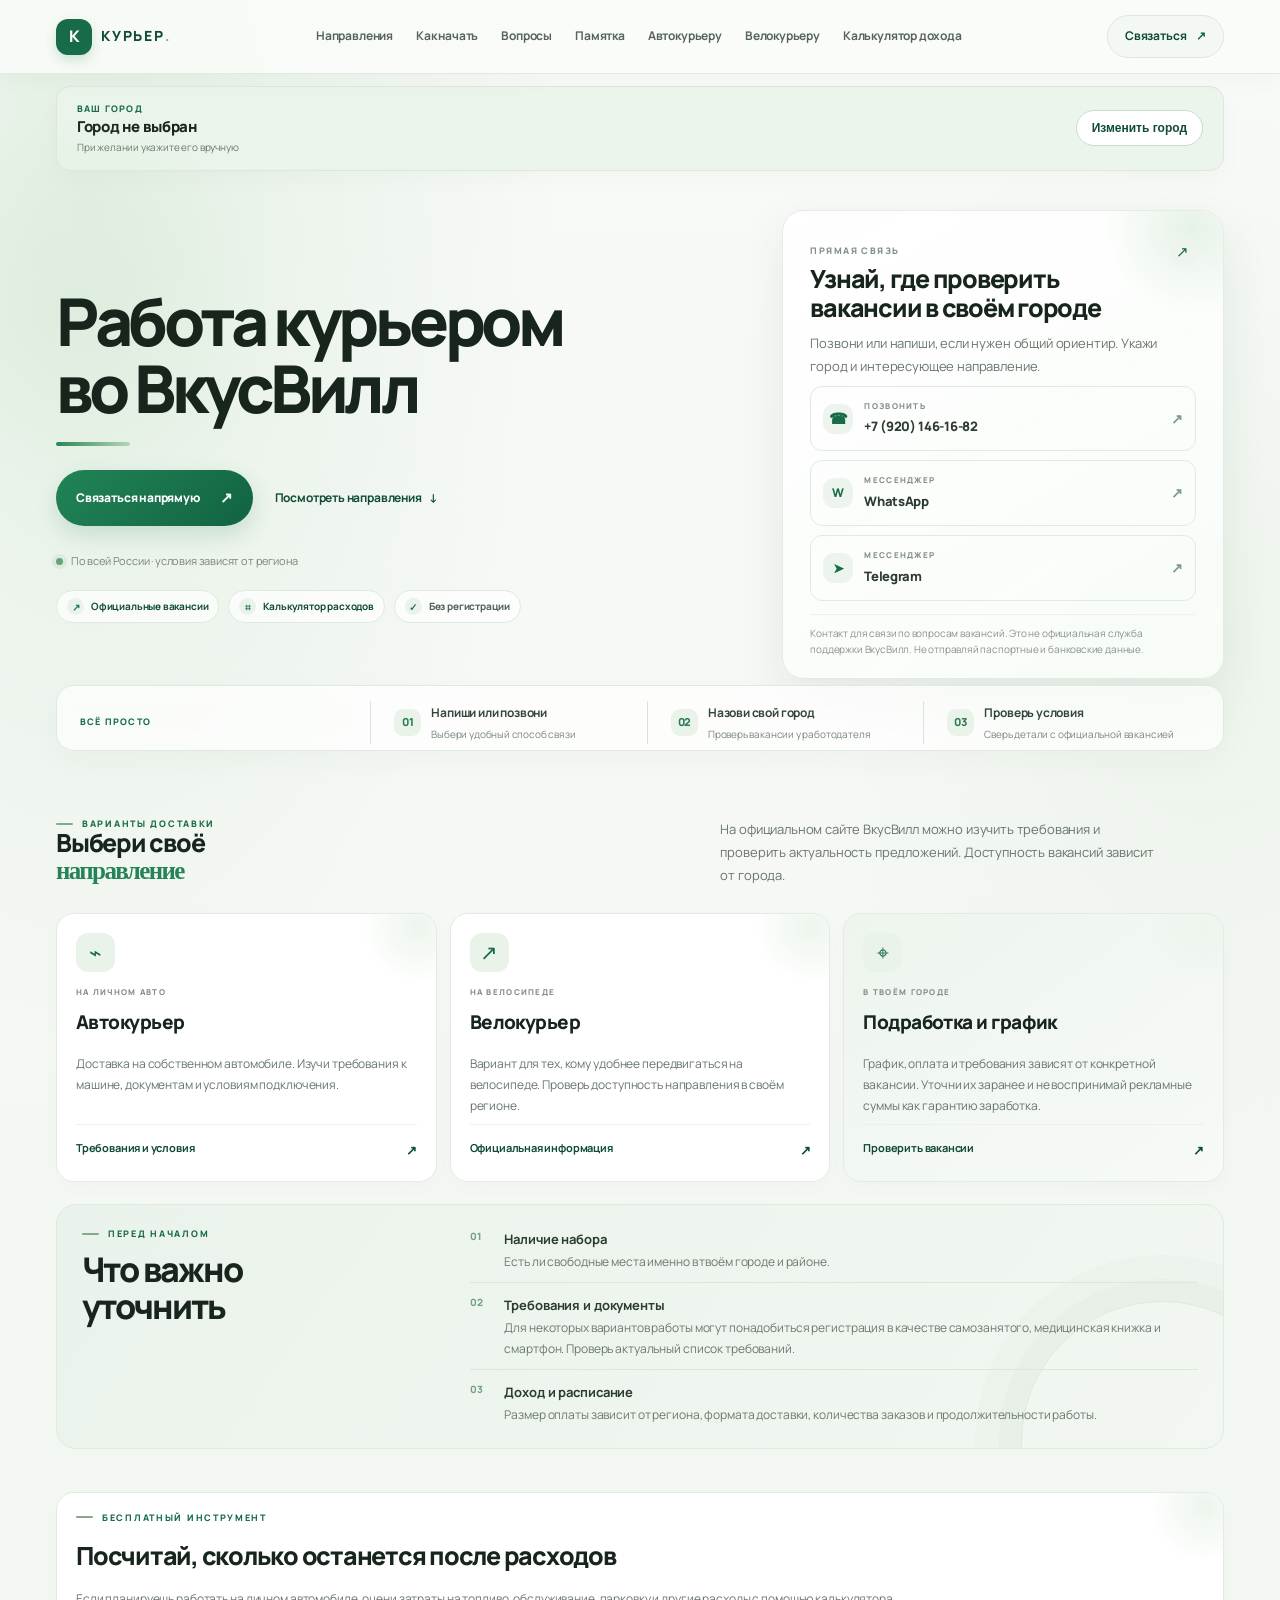
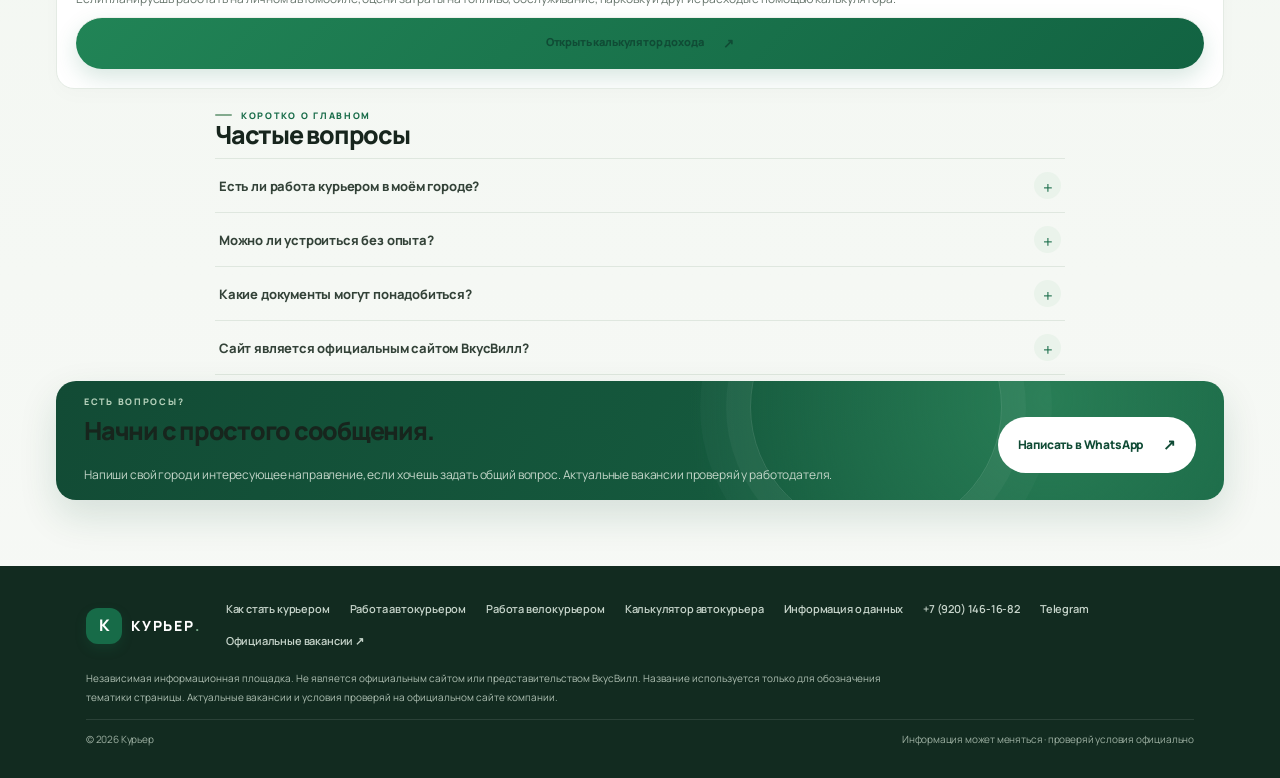
==== commit e96b5912: "Improve search titles and descriptions for index.html" ====
--- a/index.html
+++ b/index.html
@@ -7,20 +7,20 @@
   <link rel="preconnect" href="https://fonts.gstatic.com" crossorigin>
   <link href="https://fonts.googleapis.com/css2?family=Manrope:wght@400;500;600;700;800&display=swap" rel="stylesheet">
   <meta name="theme-color" content="#f7f8f5">
-  <meta name="description" content="Информация о работе курьером во ВкусВилл: автокурьер на личном автомобиле, велокурьер, требования и официальные вакансии. Условия зависят от региона.">
+  <meta name="description" content="Как узнать о работе курьером во ВкусВилл: вакансии по городам, автокурьер на своём авто, велодоставка, требования и проверка условий на официальном сайте.">
   <meta name="keywords" content="работа курьером во ВкусВилл, вакансии курьера, автокурьер, курьер на своем автомобиле, велокурьер, работа курьером в своем городе, подработка курьером">
   <meta name="author" content="Независимая информационная площадка">
   <meta name="robots" content="index,follow">
   <link rel="canonical" href="https://76kovka76-hub.github.io/kurier-start/">
   <meta property="og:url" content="https://76kovka76-hub.github.io/kurier-start/">
   <meta name="twitter:card" content="summary">
-  <meta name="twitter:title" content="Работа курьером во ВкусВилл — информация и официальные условия">
-  <meta name="twitter:description" content="Направления доставки, требования и официальные вакансии. Условия зависят от региона.">
+  <meta name="twitter:title" content="Работа курьером во ВкусВилл: вакансии и направления">
+  <meta name="twitter:description" content="Независимая памятка: автокурьер, велокурьер, требования и проверка актуальных вакансий по городам.">
   <meta property="og:type" content="website">
   <meta property="og:locale" content="ru_RU">
-  <meta property="og:title" content="Работа курьером во ВкусВилл — информация и официальные условия">
-  <meta property="og:description" content="Узнайте о направлениях доставки, проверьте условия для своего города и свяжитесь напрямую.">
-  <title>Работа курьером во ВкусВилл — автокурьер, велокурьер, условия</title>
+  <meta property="og:title" content="Работа курьером во ВкусВилл: вакансии и направления">
+  <meta property="og:description" content="Независимая памятка: автокурьер, велокурьер, требования и проверка актуальных вакансий по городам.">
+  <title>Работа курьером во ВкусВилл: вакансии, авто и велосипед</title>
   <link rel="icon" href="data:image/svg+xml,%3Csvg xmlns='http://www.w3.org/2000/svg' viewBox='0 0 64 64'%3E%3Crect width='64' height='64' rx='16' fill='%231c7650'/%3E%3Cpath d='M18 17h28v7H18zm0 12h21v7H18zm0 12h25v7H18z' fill='white'/%3E%3C/svg%3E">
   <link rel="stylesheet" href="styles.css">
   <script type="application/ld+json">
@@ -86,7 +86,7 @@
   <main id="top" class="page">
     <section class="hero">
       <div class="hero-copy">
-        <h1>Работа курьером</h1>
+        <h1>Работа курьером во ВкусВилл</h1>
         <div class="hero-actions">
           <a class="button button-primary" href="#contacts">Связаться напрямую <span>↗</span></a>
           <a class="text-link" href="#directions">Посмотреть направления <span>↓</span></a>
--- a/styles.css
+++ b/styles.css
@@ -586,3 +586,23 @@
 @media(prefers-reduced-motion:no-preference){
  .hero-highlights>a{transition:background .18s,border-color .18s,color .18s}
 }
+
+/* Mobile quick-contact dock: keep the two main contact actions within reach. */
+.mobile-contact-dock{display:none}
+@media(max-width:620px){
+ body{padding-bottom:calc(70px + env(safe-area-inset-bottom))}
+ .mobile-contact-dock{
+  position:fixed;z-index:35;left:12px;right:12px;bottom:calc(10px + env(safe-area-inset-bottom));
+  display:grid;grid-template-columns:1fr 1fr;gap:8px;
+  padding:7px;border:1px solid rgba(218,231,219,.95);border-radius:15px;
+  background:rgba(255,255,255,.94);backdrop-filter:blur(16px);
+  box-shadow:0 8px 28px rgba(24,55,34,.16);
+ }
+ .mobile-contact-dock a{
+  min-height:43px;display:flex;align-items:center;justify-content:center;gap:8px;
+  border-radius:10px;text-decoration:none;font-size:12px;font-weight:800;
+ }
+ .mobile-dock-call{background:#edf4ee;color:#185c3c}
+ .mobile-dock-message{background:#1c7650;color:#fff}
+ .mobile-contact-dock a span{font-size:15px}
+}
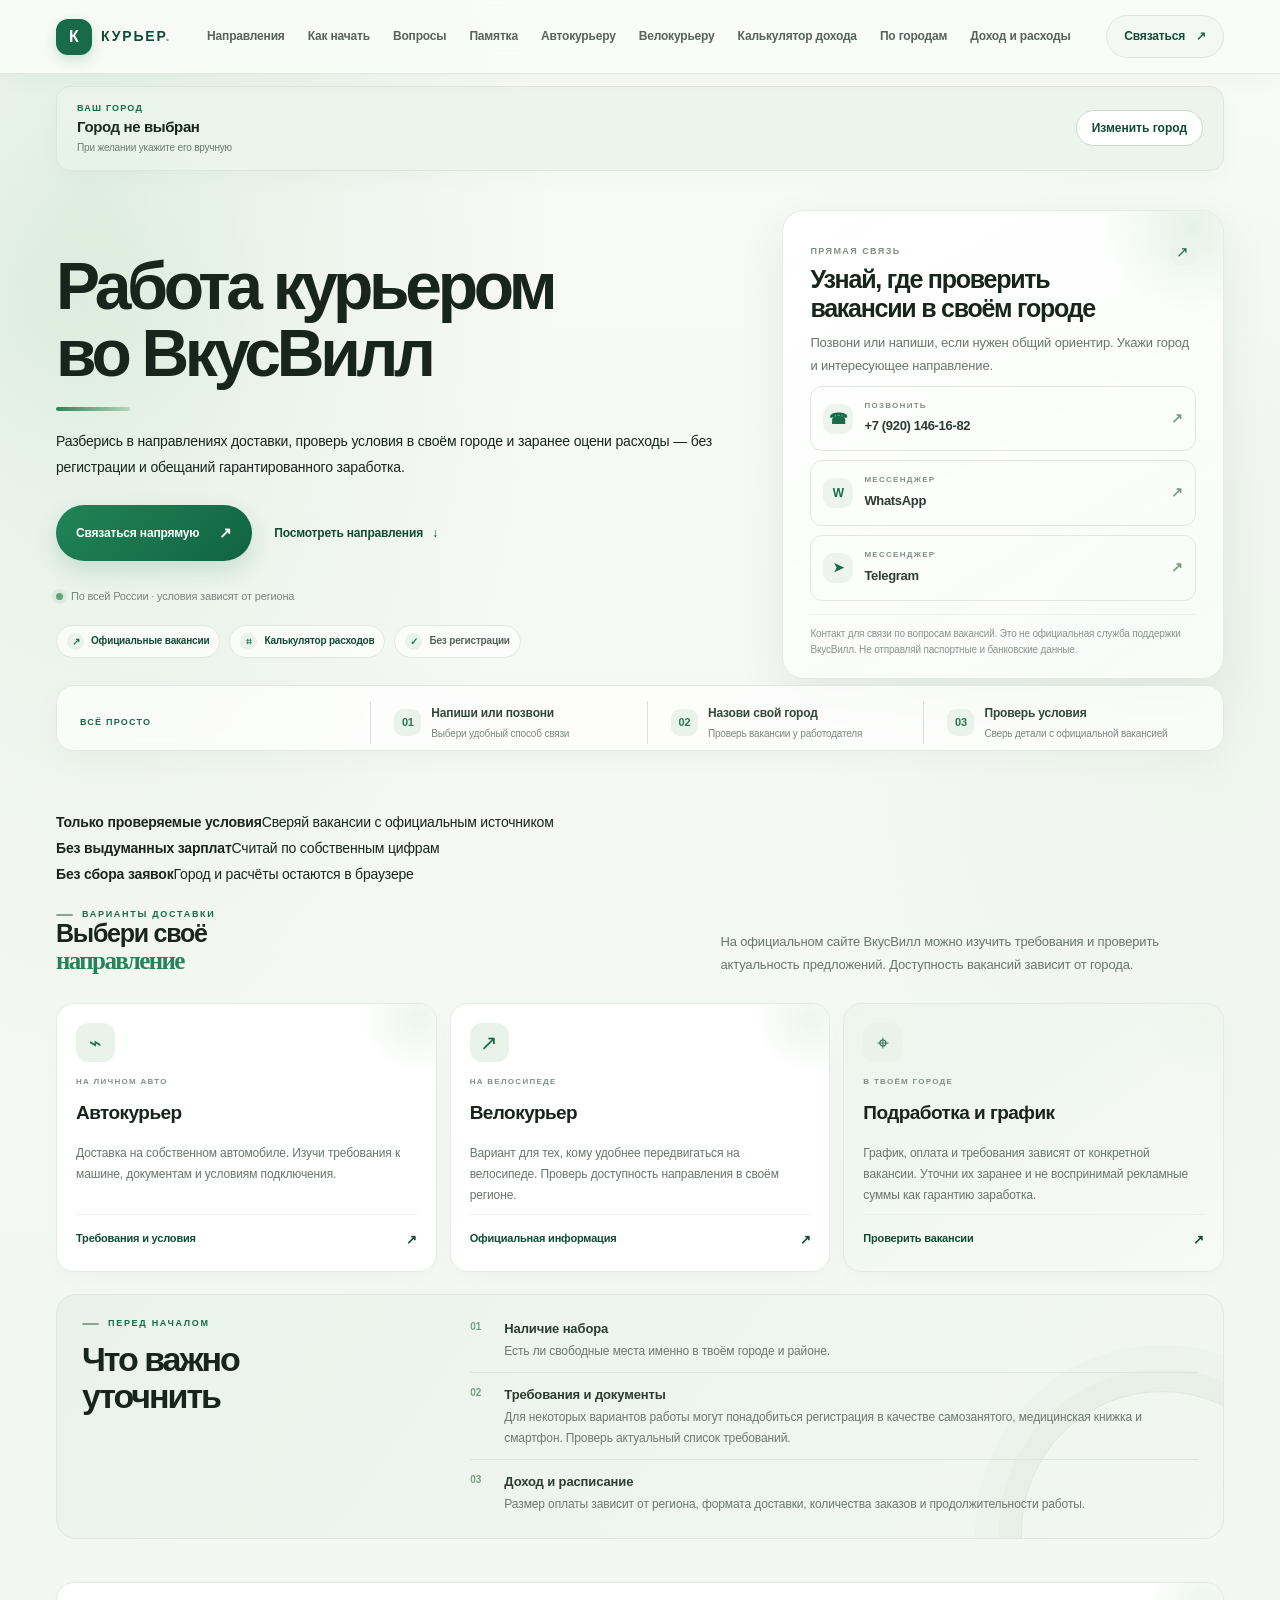
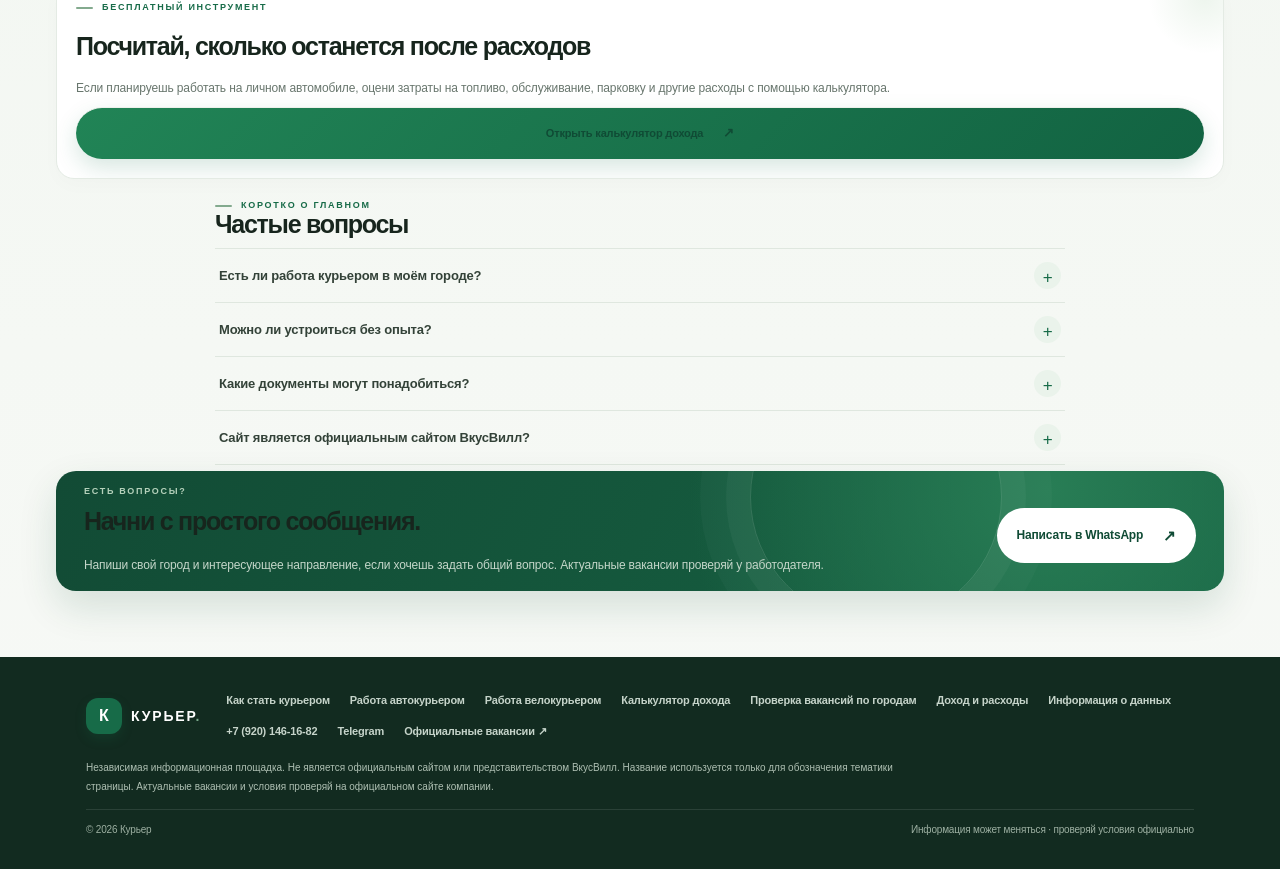
==== commit 81789b6c: "Improve courier site content, performance and tools" ====
--- a/index.html
+++ b/index.html
@@ -3,9 +3,6 @@
 <head>
   <meta charset="utf-8">
   <meta name="viewport" content="width=device-width, initial-scale=1">
-  <link rel="preconnect" href="https://fonts.googleapis.com">
-  <link rel="preconnect" href="https://fonts.gstatic.com" crossorigin>
-  <link href="https://fonts.googleapis.com/css2?family=Manrope:wght@400;500;600;700;800&display=swap" rel="stylesheet">
   <meta name="theme-color" content="#f7f8f5">
   <meta name="description" content="Как узнать о работе курьером во ВкусВилл: вакансии по городам, автокурьер на своём авто, велодоставка, требования и проверка условий на официальном сайте.">
   <meta name="keywords" content="работа курьером во ВкусВилл, вакансии курьера, автокурьер, курьер на своем автомобиле, велокурьер, работа курьером в своем городе, подработка курьером">
@@ -48,7 +45,7 @@
           {
             "@type": "Question",
             "name": "Есть ли работа курьером в моём городе?",
-            "acceptedAnswer": {"@type": "Answer", "text": "Наличие вакансий зависит от региона. Проверь предложения на официальном сайте и уточни, есть ли набор в твоём городе."}
+            "acceptedAnswer": {"@type": "Answer", "text": "Наличие набора зависит от региона. Проверь вакансии на официальном сайте и уточни доступность перед подключением."}
           },
           {
             "@type": "Question",
@@ -58,12 +55,12 @@
           {
             "@type": "Question",
             "name": "Какие документы могут понадобиться?",
-            "acceptedAnswer": {"@type": "Answer", "text": "Для некоторых партнёрских направлений могут потребоваться самозанятость, медицинская книжка и смартфон. Полный актуальный список проверяй на официальной странице."}
+            "acceptedAnswer": {"@type": "Answer", "text": "Для некоторых вариантов работы могут понадобиться статус самозанятого, медицинская книжка и смартфон. Актуальный перечень требований смотри в описании вакансии."}
           },
           {
             "@type": "Question",
             "name": "Сайт является официальным сайтом ВкусВилл?",
-            "acceptedAnswer": {"@type": "Answer", "text": "Нет. Это независимая информационная площадка. Официальные вакансии и условия опубликованы на сайте ВкусВилл."}
+            "acceptedAnswer": {"@type": "Answer", "text": "Нет. Это независимая информационная площадка. Контакты на странице ведут к независимому контактному лицу, а официальные вакансии и условия размещены на сайте ВкусВилл."}
           }
         ]
       }
@@ -76,9 +73,7 @@
   <header class="site-header">
     <div class="header-inner">
       <a class="brand" href="#top" aria-label="Курьер — на главную" aria-current="page"><span class="brand-mark">К</span><span>КУРЬЕР<span class="brand-period">.</span></span></a>
-      <nav class="main-nav" aria-label="Основная навигация">
-        <a href="#directions">Направления</a><a href="#steps">Как начать</a><a href="#faq">Вопросы</a><a href="guide.html">Памятка</a><a href="auto.html">Автокурьеру</a><a href="bike.html">Велокурьеру</a><a href="calculator.html">Калькулятор дохода</a>
-      </nav>
+      <nav class="main-nav" aria-label="Основная навигация"><a href="#directions">Направления</a><a href="#steps">Как начать</a><a href="#faq">Вопросы</a><a href="guide.html">Памятка</a><a href="auto.html">Автокурьеру</a><a href="bike.html">Велокурьеру</a><a href="calculator.html">Калькулятор дохода</a><a href="cities.html">По городам</a><a href="earnings.html">Доход и расходы</a></nav>
       <a class="header-contact" href="#contacts">Связаться <span>↗</span></a>
     </div>
   </header>
@@ -87,6 +82,7 @@
     <section class="hero">
       <div class="hero-copy">
         <h1>Работа курьером во ВкусВилл</h1>
+        <p class="hero-intro">Разберись в направлениях доставки, проверь условия в своём городе и заранее оцени расходы — без регистрации и обещаний гарантированного заработка.</p>
         <div class="hero-actions">
           <a class="button button-primary" href="#contacts">Связаться напрямую <span>↗</span></a>
           <a class="text-link" href="#directions">Посмотреть направления <span>↓</span></a>
@@ -116,6 +112,8 @@
       <div class="fact"><span>02</span><div><strong>Назови свой город</strong><small>Проверь вакансии у работодателя</small></div></div>
       <div class="fact"><span>03</span><div><strong>Проверь условия</strong><small>Сверь детали с официальной вакансией</small></div></div>
     </section>
+
+    <section class="trust-strip" aria-label="Принципы сайта"><div><strong>Только проверяемые условия</strong><span>Сверяй вакансии с официальным источником</span></div><div><strong>Без выдуманных зарплат</strong><span>Считай по собственным цифрам</span></div><div><strong>Без сбора заявок</strong><span>Город и расчёты остаются в браузере</span></div></section>
 
     <section class="content-section" id="directions">
       <div class="section-heading">
@@ -187,12 +185,12 @@
   <footer class="site-footer">
     <div class="footer-main">
       <a class="brand footer-brand" href="#top"><span class="brand-mark">К</span><span>КУРЬЕР<span class="brand-period">.</span></span></a>
-      <div class="footer-links"><a href="guide.html">Как стать курьером</a><a href="auto.html">Работа автокурьером</a><a href="bike.html">Работа велокурьером</a><a href="calculator.html">Калькулятор автокурьера</a><a href="privacy.html">Информация о данных</a><a href="tel:+79201461682">+7 (920) 146-16-82</a><a href="https://t.me/daaaggg1" target="_blank" rel="noopener noreferrer">Telegram</a><a href="https://vkusvill.ru/job/courier/" target="_blank" rel="noopener noreferrer">Официальные вакансии ↗</a></div>
+      <div class="footer-links"><a href="guide.html">Как стать курьером</a><a href="auto.html">Работа автокурьером</a><a href="bike.html">Работа велокурьером</a><a href="calculator.html">Калькулятор дохода</a><a href="cities.html">Проверка вакансий по городам</a><a href="earnings.html">Доход и расходы</a><a href="privacy.html">Информация о данных</a><a href="tel:+79201461682">+7 (920) 146-16-82</a><a href="https://t.me/daaaggg1" target="_blank" rel="noopener noreferrer">Telegram</a><a href="https://vkusvill.ru/job/courier/" target="_blank" rel="noopener noreferrer">Официальные вакансии ↗</a></div>
     </div>
     <p class="disclaimer">Независимая информационная площадка. Не является официальным сайтом или представительством ВкусВилл. Название используется только для обозначения тематики страницы. Актуальные вакансии и условия проверяй на официальном сайте компании.</p>
     <div class="footer-bottom"><span>© <span id="year"></span> Курьер</span><span>Информация может меняться · проверяй условия официально</span></div>
   </footer>
   <script>document.getElementById("year").textContent = new Date().getFullYear();</script>
-  <script src="city.js?v=20261110c" defer></script>
+  <script src="city.js?v=20261110d" defer></script>
 </body>
 </html>
--- a/styles.css
+++ b/styles.css
@@ -606,3 +606,14 @@
  .mobile-dock-message{background:#1c7650;color:#fff}
  .mobile-contact-dock a span{font-size:15px}
 }
+
+
+/* Visible breadcrumbs keep supporting guides easy to navigate. */
+.breadcrumbs{
+ display:flex;align-items:center;flex-wrap:wrap;gap:9px;
+ margin:0 0 19px;color:#87938a;font-size:11px;line-height:1.5;
+}
+.breadcrumbs a{color:#477456;font-weight:750;text-decoration:none}
+.breadcrumbs a:hover{text-decoration:underline;text-underline-offset:3px}
+.breadcrumbs [aria-current="page"]{color:#647268}
+@media(max-width:620px){.breadcrumbs{margin-bottom:15px;font-size:10px}}
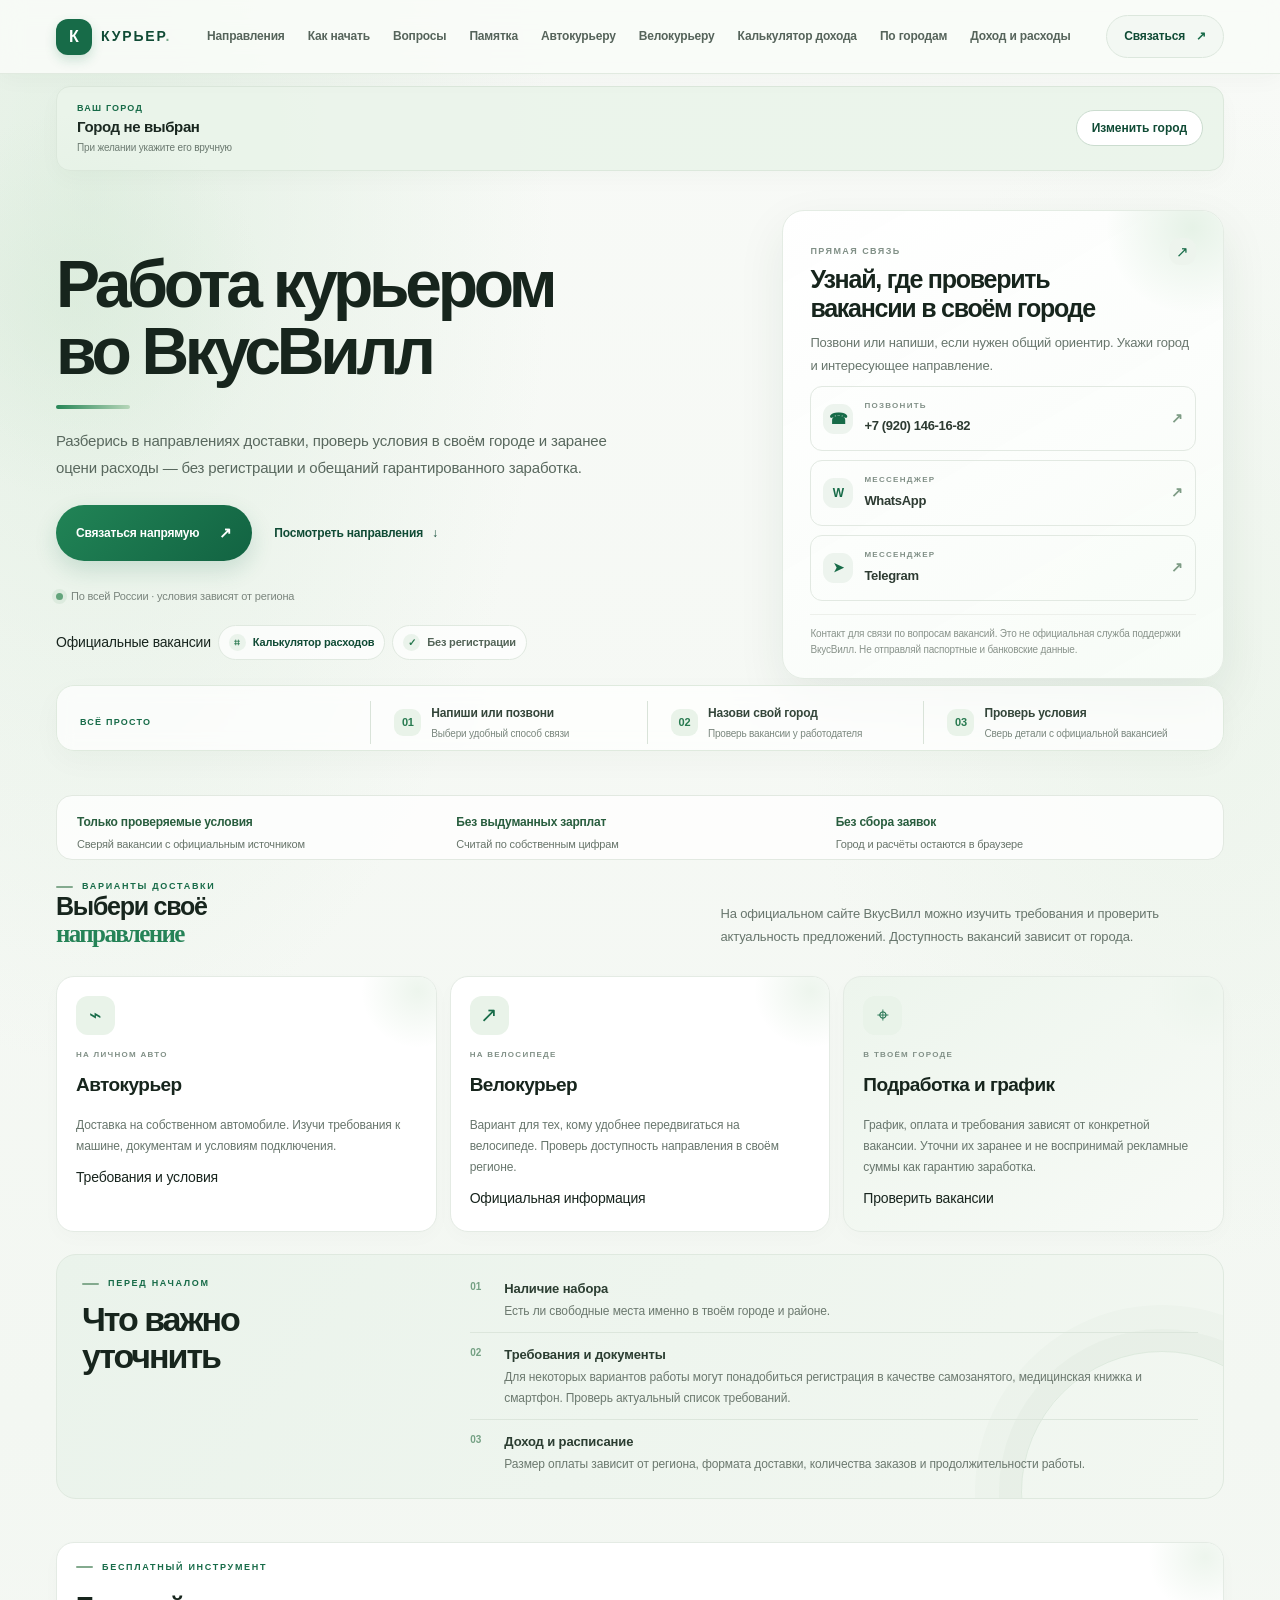
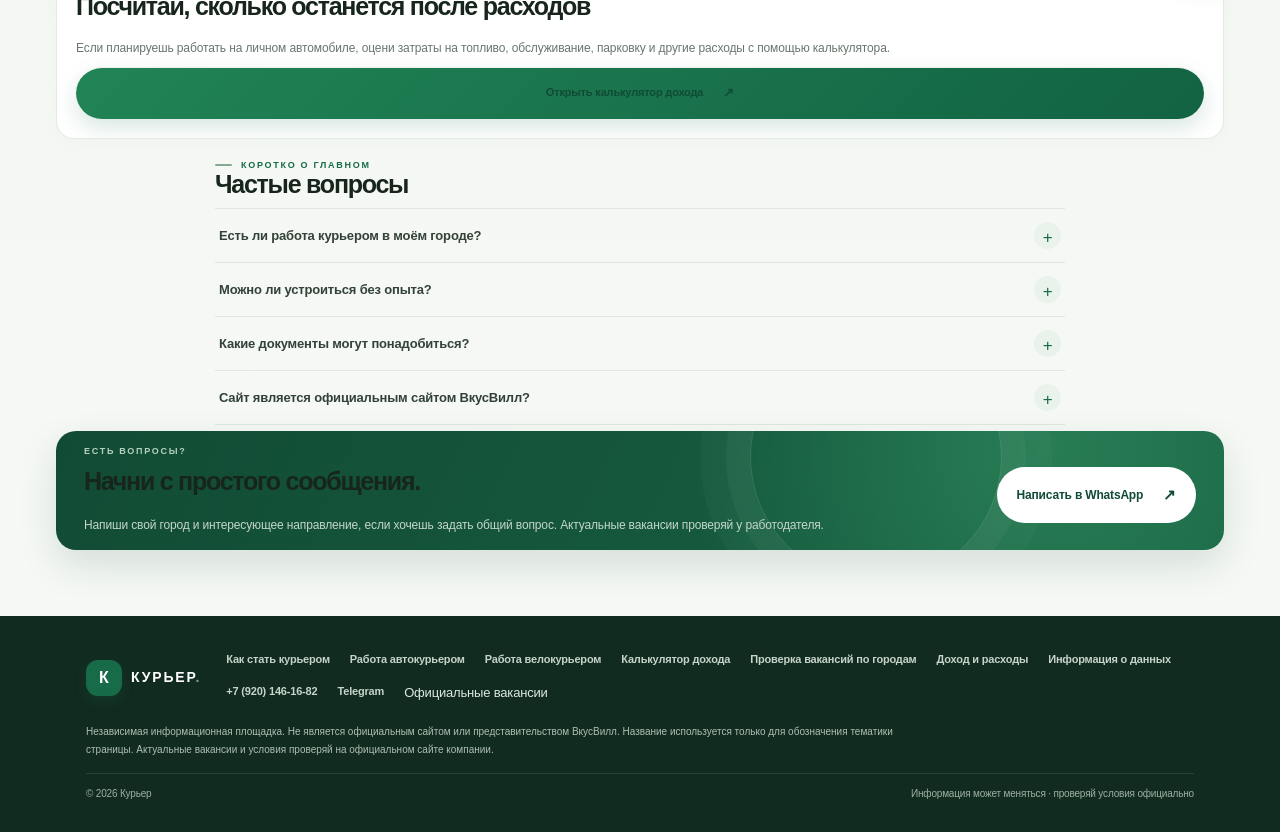
==== commit e861ec7f: "Remove outbound employer-site navigation" ====
--- a/index.html
+++ b/index.html
@@ -89,7 +89,7 @@
         </div>
         <div class="hero-note"><span class="status-dot"></span> По всей России · условия зависят от региона</div>
         <div class="hero-highlights" aria-label="Особенности сайта">
-          <a href="https://vkusvill.ru/job/courier/" target="_blank" rel="noopener noreferrer"><span>↗</span> Официальные вакансии</a>
+          Официальные вакансии
           <a href="calculator.html"><span>⌗</span> Калькулятор расходов</a>
           <span><span>✓</span> Без регистрации</span>
         </div>
@@ -125,19 +125,19 @@
           <div class="direction-symbol">⌁</div><div class="card-tag">НА ЛИЧНОМ АВТО</div>
           <h3>Автокурьер</h3>
           <p>Доставка на собственном автомобиле. Изучи требования к машине, документам и условиям подключения.</p>
-          <a href="https://vkusvill.ru/job/voditel-kurer-na-svoem-avtomobile.html" target="_blank" rel="noopener noreferrer">Требования и условия <span>↗</span></a>
+          Требования и условия
         </article>
         <article class="direction-card">
           <div class="direction-symbol">↗</div><div class="card-tag">НА ВЕЛОСИПЕДЕ</div>
           <h3>Велокурьер</h3>
           <p>Вариант для тех, кому удобнее передвигаться на велосипеде. Проверь доступность направления в своём регионе.</p>
-          <a href="https://vkusvill.ru/job/courier/" target="_blank" rel="noopener noreferrer">Официальная информация <span>↗</span></a>
+          Официальная информация
         </article>
         <article class="direction-card direction-card-soft">
           <div class="direction-symbol">⌖</div><div class="card-tag">В ТВОЁМ ГОРОДЕ</div>
           <h3>Подработка и график</h3>
           <p>График, оплата и требования зависят от конкретной вакансии. Уточни их заранее и не воспринимай рекламные суммы как гарантию заработка.</p>
-          <a href="https://vkusvill.ru/job/courier/" target="_blank" rel="noopener noreferrer">Проверить вакансии <span>↗</span></a>
+          Проверить вакансии
         </article>
       </div>
     </section>
@@ -185,7 +185,7 @@
   <footer class="site-footer">
     <div class="footer-main">
       <a class="brand footer-brand" href="#top"><span class="brand-mark">К</span><span>КУРЬЕР<span class="brand-period">.</span></span></a>
-      <div class="footer-links"><a href="guide.html">Как стать курьером</a><a href="auto.html">Работа автокурьером</a><a href="bike.html">Работа велокурьером</a><a href="calculator.html">Калькулятор дохода</a><a href="cities.html">Проверка вакансий по городам</a><a href="earnings.html">Доход и расходы</a><a href="privacy.html">Информация о данных</a><a href="tel:+79201461682">+7 (920) 146-16-82</a><a href="https://t.me/daaaggg1" target="_blank" rel="noopener noreferrer">Telegram</a><a href="https://vkusvill.ru/job/courier/" target="_blank" rel="noopener noreferrer">Официальные вакансии ↗</a></div>
+      <div class="footer-links"><a href="guide.html">Как стать курьером</a><a href="auto.html">Работа автокурьером</a><a href="bike.html">Работа велокурьером</a><a href="calculator.html">Калькулятор дохода</a><a href="cities.html">Проверка вакансий по городам</a><a href="earnings.html">Доход и расходы</a><a href="privacy.html">Информация о данных</a><a href="tel:+79201461682">+7 (920) 146-16-82</a><a href="https://t.me/daaaggg1" target="_blank" rel="noopener noreferrer">Telegram</a>Официальные вакансии</div>
     </div>
     <p class="disclaimer">Независимая информационная площадка. Не является официальным сайтом или представительством ВкусВилл. Название используется только для обозначения тематики страницы. Актуальные вакансии и условия проверяй на официальном сайте компании.</p>
     <div class="footer-bottom"><span>© <span id="year"></span> Курьер</span><span>Информация может меняться · проверяй условия официально</span></div>
--- a/styles.css
+++ b/styles.css
@@ -1,7 +1,7 @@
 :root{--green:#1c7650;--green-dark:#14543b;--ink:#202a24;--muted:#6d786f;--line:#e5e9e3;--paper:#f7f8f5;--white:#fff;--soft:#edf3ed}
 *{box-sizing:border-box}
 html{scroll-behavior:smooth;scroll-padding-top:84px}
-body{margin:0;background:var(--paper);color:var(--ink);font:15px/1.6 Manrope,Arial,Helvetica,sans-serif;-webkit-font-smoothing:antialiased}
+body{margin:0;background:var(--paper);color:var(--ink);font:15px/1.6 system-ui,-apple-system,BlinkMacSystemFont,'Segoe UI',sans-serif;-webkit-font-smoothing:antialiased}
 a{color:inherit}
 .site-header{height:68px;background:rgba(255,255,255,.94);border-bottom:1px solid var(--line);position:sticky;top:0;z-index:20;backdrop-filter:blur(12px)}
 .header-inner{max-width:1160px;height:100%;padding:0 26px;margin:auto;display:flex;align-items:center;justify-content:space-between;gap:24px}
@@ -617,3 +617,13 @@
 .breadcrumbs a:hover{text-decoration:underline;text-underline-offset:3px}
 .breadcrumbs [aria-current="page"]{color:#647268}
 @media(max-width:620px){.breadcrumbs{margin-bottom:15px;font-size:10px}}
+
+
+/* Trust, conversion clarity and compact performance-first layouts. */
+.hero-intro{max-width:570px;margin:16px 0 0;color:#59685e;font-size:15px;line-height:1.8}
+.trust-strip{display:grid;grid-template-columns:repeat(3,minmax(0,1fr));gap:12px;margin:22px 0 6px;padding:17px 20px;border:1px solid #e2e9e1;border-radius:16px;background:rgba(255,255,255,.78)}
+.trust-strip div{display:grid;gap:3px}.trust-strip strong{font-size:12px;color:#285d3e}.trust-strip span{font-size:11px;line-height:1.5;color:#68756b}
+.hero-highlights{gap:7px}.hero-highlights>a,.hero-highlights>span{font-size:11px}
+.calc-mode{max-width:320px;margin-bottom:15px}.calc-mode select{min-height:44px;padding:10px 12px;border:1px solid #dce4dc;border-radius:9px;background:white;color:var(--ink);font:inherit}
+.calc-car-field[hidden]{display:none!important}#period-average,#month-estimate{font-weight:700;color:#315d40}
+@media(max-width:700px){.trust-strip{grid-template-columns:1fr;gap:10px;padding:14px}.hero-intro{font-size:13px}.main-nav{scroll-snap-type:x proximity}.main-nav a{scroll-snap-align:start}}
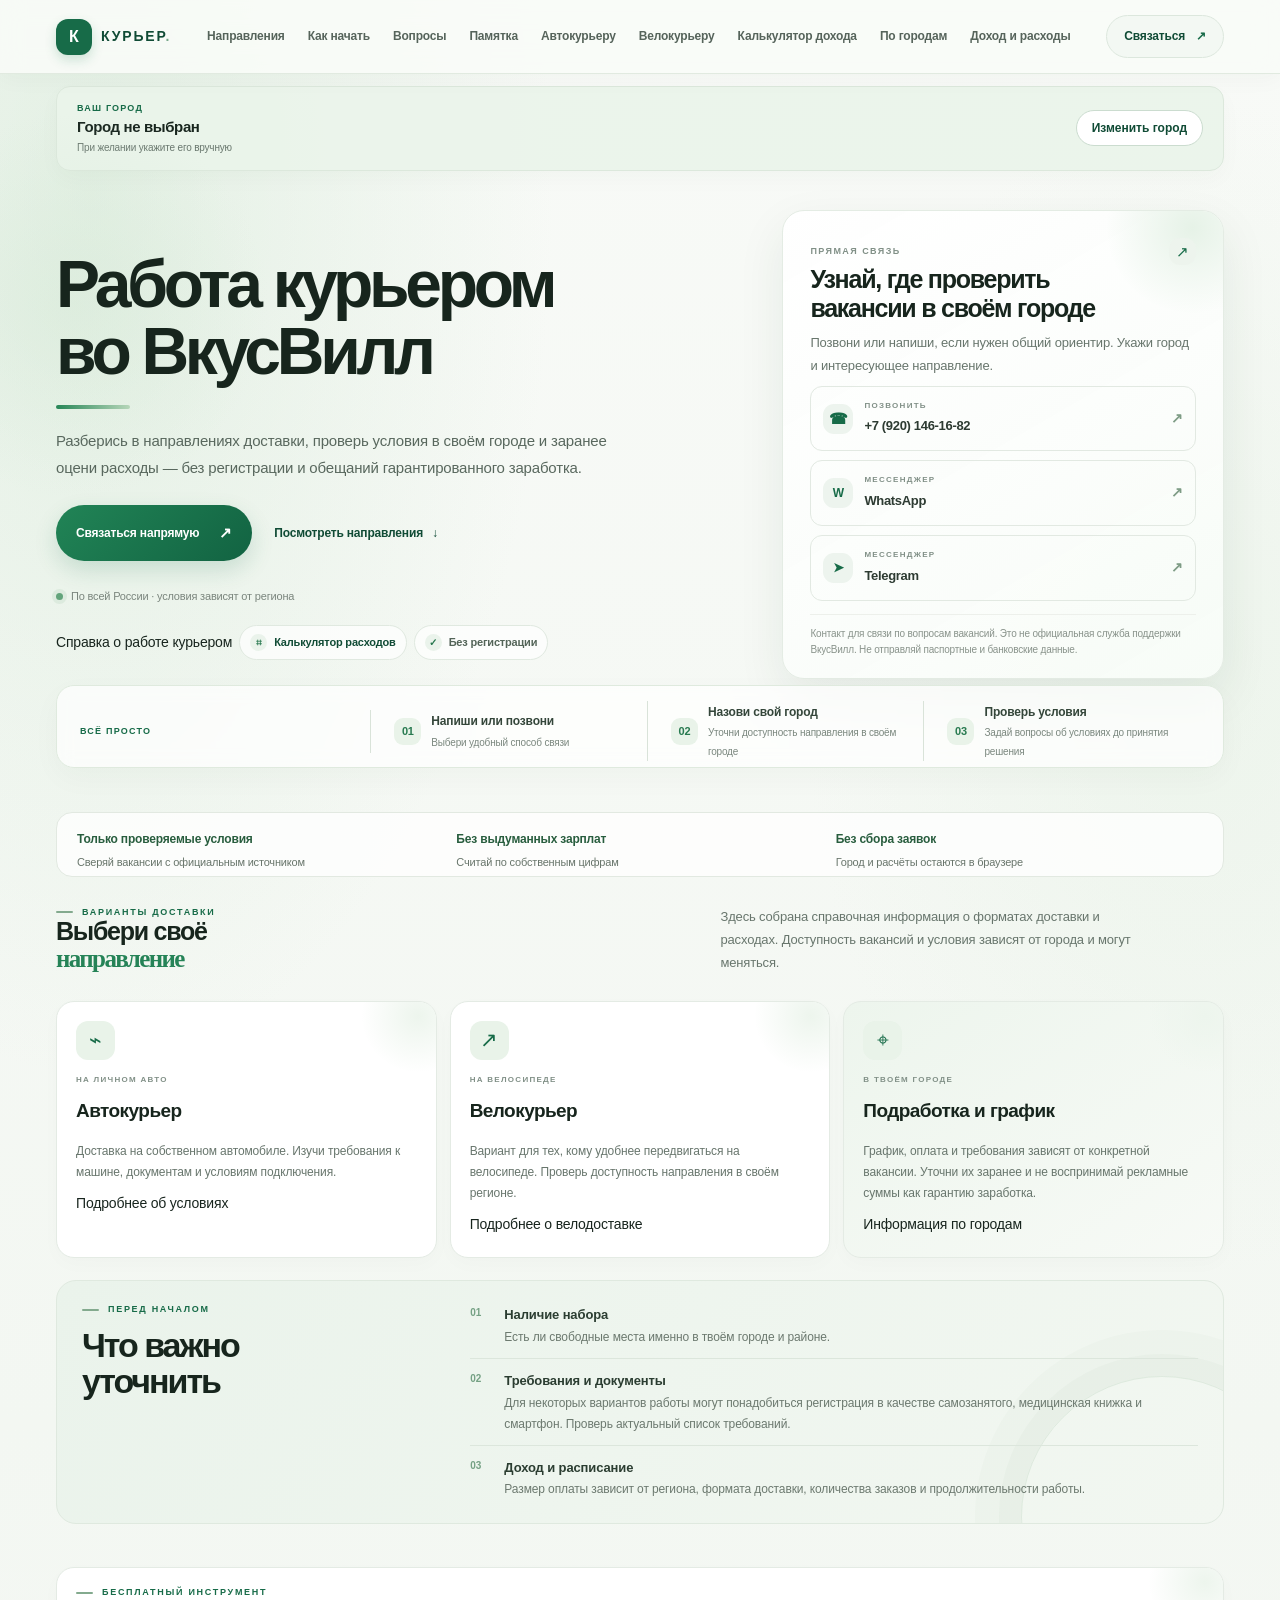
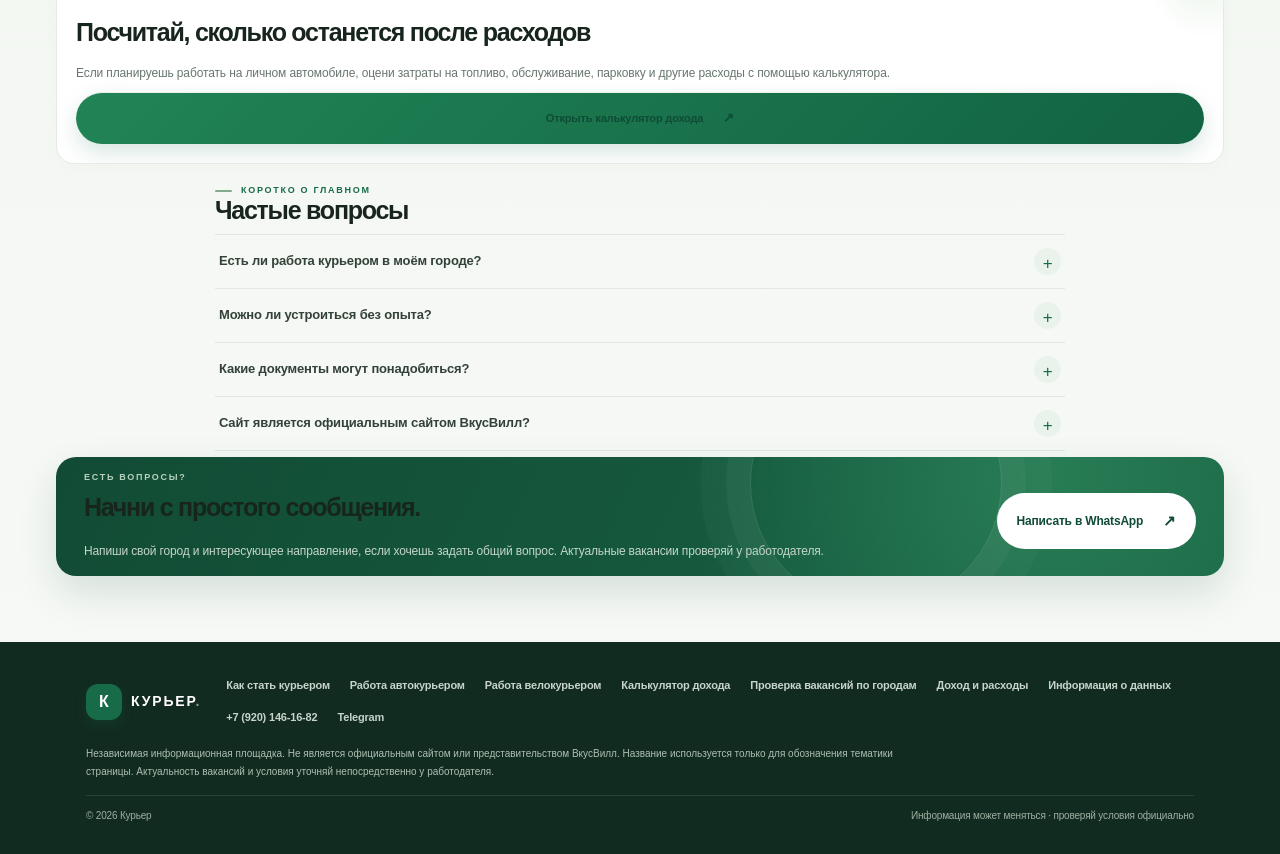
==== commit fefade3d: "Clarify independent site and remove misleading outbound prompts" ====
--- a/index.html
+++ b/index.html
@@ -4,7 +4,7 @@
   <meta charset="utf-8">
   <meta name="viewport" content="width=device-width, initial-scale=1">
   <meta name="theme-color" content="#f7f8f5">
-  <meta name="description" content="Как узнать о работе курьером во ВкусВилл: вакансии по городам, автокурьер на своём авто, велодоставка, требования и проверка условий на официальном сайте.">
+  <meta name="description" content="Как узнать о работе курьером во ВкусВилл: вакансии по городам, автокурьер на своём авто, велодоставка, требования и информация о направлениях и условиях работы.">
   <meta name="keywords" content="работа курьером во ВкусВилл, вакансии курьера, автокурьер, курьер на своем автомобиле, велокурьер, работа курьером в своем городе, подработка курьером">
   <meta name="author" content="Независимая информационная площадка">
   <meta name="robots" content="index,follow">
@@ -29,7 +29,7 @@
         "name": "Курьер — независимая справочная страница",
         "url": "https://76kovka76-hub.github.io/kurier-start/",
         "inLanguage": "ru-RU",
-        "description": "Независимая информация о работе курьером, направлениях доставки и официальных вакансиях."
+        "description": "Независимая справочная информация о направлениях курьерской доставки и расходах."
       },
       {
         "@type": "WebPage",
@@ -45,12 +45,12 @@
           {
             "@type": "Question",
             "name": "Есть ли работа курьером в моём городе?",
-            "acceptedAnswer": {"@type": "Answer", "text": "Наличие набора зависит от региона. Проверь вакансии на официальном сайте и уточни доступность перед подключением."}
+            "acceptedAnswer": {"@type": "Answer", "text": "Наличие набора зависит от региона. На этом сайте можно изучить направления и задать общий вопрос независимому контактному лицу."}
           },
           {
             "@type": "Question",
             "name": "Можно ли устроиться без опыта?",
-            "acceptedAnswer": {"@type": "Answer", "text": "Требования зависят от конкретного предложения. Изучи описание выбранной роли и уточни детали у официального партнёра."}
+            "acceptedAnswer": {"@type": "Answer", "text": "Требования зависят от конкретного предложения. Уточни формат работы, договор, выплаты и расходы до начала сотрудничества."}
           },
           {
             "@type": "Question",
@@ -60,7 +60,7 @@
           {
             "@type": "Question",
             "name": "Сайт является официальным сайтом ВкусВилл?",
-            "acceptedAnswer": {"@type": "Answer", "text": "Нет. Это независимая информационная площадка. Контакты на странице ведут к независимому контактному лицу, а официальные вакансии и условия размещены на сайте ВкусВилл."}
+            "acceptedAnswer": {"@type": "Answer", "text": "Нет. Это независимая информационная площадка. Контакт на странице не является официальным отделом кадров или службой поддержки."}
           }
         ]
       }
@@ -89,7 +89,7 @@
         </div>
         <div class="hero-note"><span class="status-dot"></span> По всей России · условия зависят от региона</div>
         <div class="hero-highlights" aria-label="Особенности сайта">
-          Официальные вакансии
+          Справка о работе курьером
           <a href="calculator.html"><span>⌗</span> Калькулятор расходов</a>
           <span><span>✓</span> Без регистрации</span>
         </div>
@@ -109,8 +109,8 @@
     <section class="quick-facts" id="steps" aria-label="Как начать">
       <div class="section-kicker">ВСЁ ПРОСТО</div>
       <div class="fact"><span>01</span><div><strong>Напиши или позвони</strong><small>Выбери удобный способ связи</small></div></div>
-      <div class="fact"><span>02</span><div><strong>Назови свой город</strong><small>Проверь вакансии у работодателя</small></div></div>
-      <div class="fact"><span>03</span><div><strong>Проверь условия</strong><small>Сверь детали с официальной вакансией</small></div></div>
+      <div class="fact"><span>02</span><div><strong>Назови свой город</strong><small>Уточни доступность направления в своём городе</small></div></div>
+      <div class="fact"><span>03</span><div><strong>Проверь условия</strong><small>Задай вопросы об условиях до принятия решения</small></div></div>
     </section>
 
     <section class="trust-strip" aria-label="Принципы сайта"><div><strong>Только проверяемые условия</strong><span>Сверяй вакансии с официальным источником</span></div><div><strong>Без выдуманных зарплат</strong><span>Считай по собственным цифрам</span></div><div><strong>Без сбора заявок</strong><span>Город и расчёты остаются в браузере</span></div></section>
@@ -118,26 +118,26 @@
     <section class="content-section" id="directions">
       <div class="section-heading">
         <div><div class="eyebrow"><span></span> ВАРИАНТЫ ДОСТАВКИ</div><h2>Выбери своё<br><em>направление</em></h2></div>
-        <p>На официальном сайте ВкусВилл можно изучить требования и проверить актуальность предложений. Доступность вакансий зависит от города.</p>
+        <p>Здесь собрана справочная информация о форматах доставки и расходах. Доступность вакансий и условия зависят от города и могут меняться.</p>
       </div>
       <div class="direction-grid">
         <article class="direction-card">
           <div class="direction-symbol">⌁</div><div class="card-tag">НА ЛИЧНОМ АВТО</div>
           <h3>Автокурьер</h3>
           <p>Доставка на собственном автомобиле. Изучи требования к машине, документам и условиям подключения.</p>
-          Требования и условия
+          Подробнее об условиях
         </article>
         <article class="direction-card">
           <div class="direction-symbol">↗</div><div class="card-tag">НА ВЕЛОСИПЕДЕ</div>
           <h3>Велокурьер</h3>
           <p>Вариант для тех, кому удобнее передвигаться на велосипеде. Проверь доступность направления в своём регионе.</p>
-          Официальная информация
+          Подробнее о велодоставке
         </article>
         <article class="direction-card direction-card-soft">
           <div class="direction-symbol">⌖</div><div class="card-tag">В ТВОЁМ ГОРОДЕ</div>
           <h3>Подработка и график</h3>
           <p>График, оплата и требования зависят от конкретной вакансии. Уточни их заранее и не воспринимай рекламные суммы как гарантию заработка.</p>
-          Проверить вакансии
+          Информация по городам
         </article>
       </div>
     </section>
@@ -164,7 +164,7 @@
       <div class="eyebrow"><span></span> КОРОТКО О ГЛАВНОМ</div>
       <h2>Частые вопросы</h2>
       <div class="faq-list">
-        <details><summary>Есть ли работа курьером в моём городе?</summary><p>Наличие набора зависит от региона. Проверь вакансии на официальном сайте и уточни доступность перед подключением.</p></details>
+        <details><summary>Есть ли работа курьером в моём городе?</summary><p>Наличие набора зависит от региона. Изучи информацию на этом сайте и уточни условия до принятия решения.</p></details>
         <details><summary>Можно ли устроиться без опыта?</summary><p>Требования зависят от конкретного предложения. Изучи описание выбранной роли и уточни детали у официального партнёра.</p></details>
         <details><summary>Какие документы могут понадобиться?</summary><p>Для некоторых вариантов работы могут понадобиться статус самозанятого, медицинская книжка и смартфон. Актуальный перечень требований смотри в описании вакансии.</p></details>
         <details><summary>Сайт является официальным сайтом ВкусВилл?</summary><p>Нет. Это независимая информационная площадка. Контакты на странице ведут к независимому контактному лицу, а официальные вакансии и условия размещены на сайте ВкусВилл.</p></details>
@@ -185,9 +185,9 @@
   <footer class="site-footer">
     <div class="footer-main">
       <a class="brand footer-brand" href="#top"><span class="brand-mark">К</span><span>КУРЬЕР<span class="brand-period">.</span></span></a>
-      <div class="footer-links"><a href="guide.html">Как стать курьером</a><a href="auto.html">Работа автокурьером</a><a href="bike.html">Работа велокурьером</a><a href="calculator.html">Калькулятор дохода</a><a href="cities.html">Проверка вакансий по городам</a><a href="earnings.html">Доход и расходы</a><a href="privacy.html">Информация о данных</a><a href="tel:+79201461682">+7 (920) 146-16-82</a><a href="https://t.me/daaaggg1" target="_blank" rel="noopener noreferrer">Telegram</a>Официальные вакансии</div>
+      <div class="footer-links"><a href="guide.html">Как стать курьером</a><a href="auto.html">Работа автокурьером</a><a href="bike.html">Работа велокурьером</a><a href="calculator.html">Калькулятор дохода</a><a href="cities.html">Проверка вакансий по городам</a><a href="earnings.html">Доход и расходы</a><a href="privacy.html">Информация о данных</a><a href="tel:+79201461682">+7 (920) 146-16-82</a><a href="https://t.me/daaaggg1" target="_blank" rel="noopener noreferrer">Telegram</a></div>
     </div>
-    <p class="disclaimer">Независимая информационная площадка. Не является официальным сайтом или представительством ВкусВилл. Название используется только для обозначения тематики страницы. Актуальные вакансии и условия проверяй на официальном сайте компании.</p>
+    <p class="disclaimer">Независимая информационная площадка. Не является официальным сайтом или представительством ВкусВилл. Название используется только для обозначения тематики страницы. Актуальность вакансий и условия уточняй непосредственно у работодателя.</p>
     <div class="footer-bottom"><span>© <span id="year"></span> Курьер</span><span>Информация может меняться · проверяй условия официально</span></div>
   </footer>
   <script>document.getElementById("year").textContent = new Date().getFullYear();</script>
